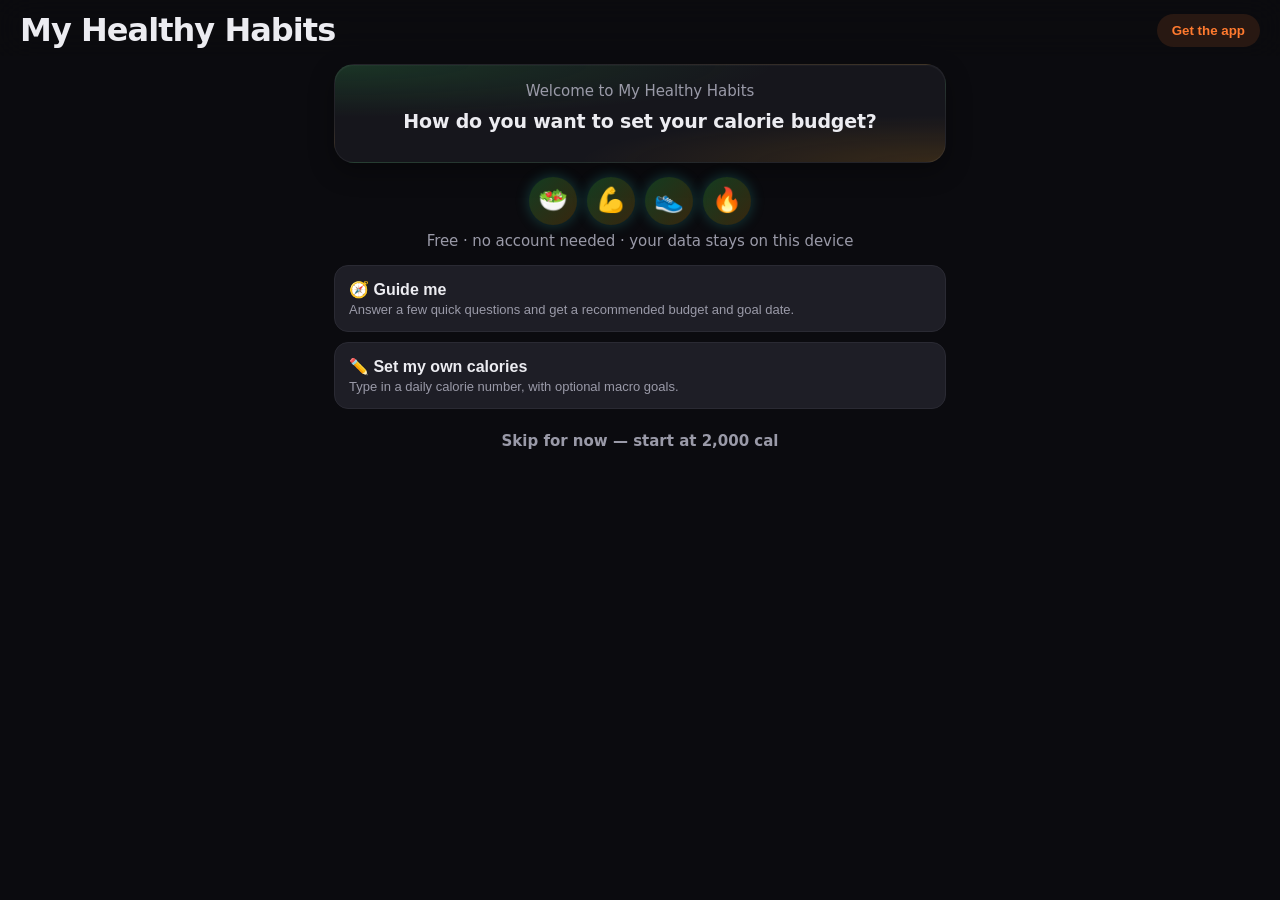
==== index.html @ 5faccce9 "v44: recent meals re-log, more dish matches, on-device meal thumbnails, goal celebrations, search lo" ====
<!doctype html><html lang="en"><head><meta charset="utf-8">
<meta name="viewport" content="width=device-width,initial-scale=1,viewport-fit=cover">
<title>My Healthy Habits</title><meta name="apple-mobile-web-app-title" content="Healthy Habits"><meta name="theme-color" content="#0b0b0f"><meta name="color-scheme" content="dark light"><script>(function(){var t=localStorage.getItem("mhh-theme")||"dark";document.documentElement.dataset.theme=t;document.querySelector('meta[name=theme-color]').content=t==="light"?"#f2f2f7":"#0b0b0f"})()</script>
<link rel="manifest" href="manifest.webmanifest"><link rel="icon" href="icon.svg"><link rel="apple-touch-icon" href="icon-192.png">
<meta name="apple-mobile-web-app-capable" content="yes"><link rel="stylesheet" href="style.css"></head>
<body><header class="top"><h1>My Healthy Habits</h1><button id="installBtn" class="pill">Get the app</button></header>
<main id="view"></main>
<nav class="tabs"><button data-tab="today" class="on"><span><svg class="ic" viewBox="0 0 24 24" fill="none" stroke="currentColor" stroke-width="2" stroke-linecap="round" stroke-linejoin="round" aria-hidden="true"><path d="M9 4h6M8 4H6a2 2 0 0 0-2 2v13a2 2 0 0 0 2 2h12a2 2 0 0 0 2-2V6a2 2 0 0 0-2-2h-2M8 11h8M8 15h5"/></svg></span>Log</button><button data-tab="myfoods"><span><svg class="ic" viewBox="0 0 24 24" fill="none" stroke="currentColor" stroke-width="2" stroke-linecap="round" stroke-linejoin="round" aria-hidden="true"><path d="m12 3 2.7 5.6 6.1.9-4.4 4.3 1 6.1L12 17l-5.4 2.9 1-6.1-4.4-4.3 6.1-.9z"/></svg></span>My Foods</button><button data-tab="gym"><span><svg class="ic" viewBox="0 0 24 24" fill="none" stroke="currentColor" stroke-width="2" stroke-linecap="round" stroke-linejoin="round" aria-hidden="true"><path d="M6 7v10M18 7v10M3 10v4M21 10v4M6 12h12"/></svg></span>Gym</button><button data-tab="progress"><span><svg class="ic" viewBox="0 0 24 24" fill="none" stroke="currentColor" stroke-width="2" stroke-linecap="round" stroke-linejoin="round" aria-hidden="true"><path d="M4 19h16M7 15l4-4 3 3 5-6"/></svg></span>Progress</button><button data-tab="activity"><span><svg class="ic" viewBox="0 0 24 24" fill="none" stroke="currentColor" stroke-width="2" stroke-linecap="round" stroke-linejoin="round" aria-hidden="true"><path d="M12 3c1 4 5 5.5 5 10a5 5 0 0 1-10 0c0-2.5 1.5-3.5 2-5 1 1.5 2 2 2 2s-.5-4 1-7z"/></svg></span>Streaks</button><button data-tab="settings"><span><svg class="ic" viewBox="0 0 24 24" fill="none" stroke="currentColor" stroke-width="2" stroke-linecap="round" stroke-linejoin="round" aria-hidden="true"><circle cx="12" cy="12" r="3"/><path d="M19.4 15a1.7 1.7 0 0 0 .3 1.8l.1.1a2 2 0 1 1-2.8 2.8l-.1-.1a1.7 1.7 0 0 0-1.8-.3 1.7 1.7 0 0 0-1 1.5V21a2 2 0 1 1-4 0v-.1a1.7 1.7 0 0 0-1.1-1.5 1.7 1.7 0 0 0-1.8.3l-.1.1a2 2 0 1 1-2.8-2.8l.1-.1a1.7 1.7 0 0 0 .3-1.8 1.7 1.7 0 0 0-1.5-1H3a2 2 0 1 1 0-4h.1a1.7 1.7 0 0 0 1.5-1.1 1.7 1.7 0 0 0-.3-1.8l-.1-.1a2 2 0 1 1 2.8-2.8l.1.1a1.7 1.7 0 0 0 1.8.3H9a1.7 1.7 0 0 0 1-1.5V3a2 2 0 1 1 4 0v.1a1.7 1.7 0 0 0 1 1.5 1.7 1.7 0 0 0 1.8-.3l.1-.1a2 2 0 1 1 2.8 2.8l-.1.1a1.7 1.7 0 0 0-.3 1.8V9a1.7 1.7 0 0 0 1.5 1H21a2 2 0 1 1 0 4h-.1a1.7 1.7 0 0 0-1.5 1z"/></svg></span>Settings</button></nav>
<button id="fab" class="fab hidden" aria-label="Quick log"><svg class="ic" viewBox="0 0 24 24" fill="none" stroke="currentColor" stroke-width="2" stroke-linecap="round" stroke-linejoin="round" aria-hidden="true"><path d="M12 5v14M5 12h14"/></svg></button>
<div id="sheet" class="sheet hidden"><div class="sheet-body" id="sheetBody"></div></div>
<div id="toast" class="toast hidden"></div>
<script src="exlib.js"></script><script src="storelib.js"></script><script src="condlib.js"></script><script src="foodlib.js"></script><script src="labelscan.js"></script><script src="mealscan.js"></script><script src="extras.js"></script><script src="app.js"></script><script src="sync.js"></script></body></html>
---- style.css ----
:root{--bg:#f4f6f5;--card:#fff;--tx:#14231b;--mut:#66756c;--pri:#16a34a;--acc:#f97316;--ln:#e2e8e4;--p:#3b82f6;--c:#eab308;--f:#ec4899}
@media(prefers-color-scheme:dark) and (min-width:99999px){:root{--bg:#0f1512;--card:#18211c;--tx:#e8efe9;--mut:#93a39a;--ln:#2a3730}}
*{box-sizing:border-box}body{margin:0;font-family:system-ui,-apple-system,Segoe UI,Roboto,sans-serif;background:var(--bg);color:var(--tx);padding-bottom:76px}
.top{display:flex;justify-content:space-between;align-items:center;padding:14px 16px;background:linear-gradient(135deg,#16a34a,#0f766e);color:#fff}
.top h1{font-size:20px;margin:0}.pill{background:var(--acc);color:#fff;border:0;border-radius:99px;padding:8px 14px;font-weight:600}
main{max-width:640px;margin:0 auto;padding:12px}
.card{background:var(--card);border-radius:16px;padding:14px;margin-bottom:12px;box-shadow:0 1px 3px #0001;border:1px solid var(--ln)}
.datebar{display:flex;align-items:center;justify-content:space-between}.datebar button{background:none;border:0;color:var(--tx);font-size:22px;padding:6px 12px}
.datebar b{font-size:16px}
.summary{display:flex;gap:14px;align-items:center}.ring{position:relative;width:120px;height:120px;flex:none}.ring svg{transform:rotate(-90deg)}
.ring .in{position:absolute;inset:0;display:flex;flex-direction:column;align-items:center;justify-content:center}.ring .in b{font-size:24px}.ring .in small{color:var(--mut)}
.stats{flex:1;display:grid;gap:6px}.stats div{display:flex;justify-content:space-between}.mut{color:var(--mut)}
.macro{margin-top:10px}.macro .bar{height:8px;border-radius:9px;background:var(--ln);overflow:hidden}.macro .bar i{display:block;height:100%}
.macro .lbl{display:flex;justify-content:space-between;font-size:13px;margin:6px 0 3px}
.meal h3{margin:0;font-size:16px;display:flex;justify-content:space-between;align-items:center}
.item{display:flex;justify-content:space-between;align-items:center;padding:9px 0;border-top:1px solid var(--ln)}.item small{color:var(--mut);display:block}
.add{background:none;border:1px dashed var(--pri);color:var(--pri);border-radius:10px;padding:8px;width:100%;margin-top:8px;font-weight:600}
.tabs{position:fixed;bottom:0;left:0;right:0;display:flex;background:var(--card);border-top:1px solid var(--ln);padding-bottom:env(safe-area-inset-bottom)}
.tabs button{flex:1;padding:14px 0;border:0;background:none;color:var(--mut);font-weight:600}.tabs .on{color:var(--pri)}
.sheet{position:fixed;inset:0;background:#0007;display:flex;align-items:flex-end;z-index:10}.hidden{display:none!important}
.sheet-body{background:var(--bg);width:100%;max-width:640px;margin:0 auto;max-height:92vh;overflow:auto;border-radius:18px 18px 0 0;padding:16px}
input,select{width:100%;padding:11px;border-radius:10px;border:1px solid var(--ln);background:var(--card);color:var(--tx);font-size:16px}
label{display:block;font-size:13px;color:var(--mut);margin:10px 0 4px}.row{display:flex;gap:8px}.row>*{flex:1}
.btn{background:var(--pri);color:#fff;border:0;border-radius:10px;padding:12px;font-weight:600;font-size:15px;width:100%;margin-top:12px}
.btn.alt{background:var(--card);color:var(--tx);border:1px solid var(--ln)}.btn.sm{width:auto;padding:7px 12px;margin:0;font-size:13px}
.seg{display:flex;gap:6px;overflow-x:auto;margin:10px 0}.seg button{border:1px solid var(--ln);background:var(--card);color:var(--tx);border-radius:99px;padding:7px 12px;white-space:nowrap}.seg .on{background:var(--pri);color:#fff;border-color:var(--pri)}
.res{padding:10px 0;border-bottom:1px solid var(--ln);cursor:pointer}.res small{color:var(--mut)}
.x{background:none;border:0;color:var(--mut);font-size:18px}
.toast{position:fixed;bottom:90px;left:50%;transform:translateX(-50%);background:#14231b;color:#fff;padding:10px 16px;border-radius:10px;z-index:20}
video{width:100%;border-radius:12px;background:#000}canvas.chart{width:100%;height:220px}
h2{font-size:18px;margin:4px 0 10px}
.nudge{background:linear-gradient(135deg,#fff7ed,#ffedd5);border-color:#fdba74;color:#7c2d12;font-weight:600}
@media(prefers-color-scheme:dark) and (min-width:99999px){.nudge{background:#3a2412;border-color:#9a3412;color:#fed7aa}}
.bar{height:8px;border-radius:9px;background:var(--ln);overflow:hidden}.bar i{display:block;height:100%}
.sks{display:grid;grid-template-columns:repeat(3,1fr);gap:8px;text-align:center}.sk{background:var(--bg);border-radius:12px;padding:10px 4px}.sk div{font-size:22px}.sk b{display:block;font-size:26px}.sk small{display:block;font-size:11px}
.heat{display:grid;grid-template-rows:repeat(7,1fr);grid-auto-flow:column;gap:3px}.heat i{aspect-ratio:1;border-radius:3px;background:var(--ln)}
.heat .h-1{opacity:0}.heat .h1{background:#bbf7d0}.heat .h2{background:#4ade80}.heat .h3{background:#15803d}
.badges{display:grid;grid-template-columns:repeat(3,1fr);gap:8px;text-align:center}.bd{background:var(--bg);border-radius:12px;padding:10px 4px}.bd div{font-size:28px}.bd small{font-size:11px}.bd.off{opacity:.35;filter:grayscale(1)}
.tabs button{font-size:13px}
/* Lose It-style refresh */
:root{--pri:#f26b1d;--acc:#f26b1d;--ok:#16a34a;--bg:#f2f2f4}
@media(prefers-color-scheme:dark) and (min-width:99999px){:root{--bg:#0e0f11;--card:#1b1c20;--ln:#2c2e33}}
.top{background:#f26b1d}.pill{background:#fff;color:#f26b1d}
.card{border:0;box-shadow:0 1px 2px #0000000f}
.tabs button{display:flex;flex-direction:column;align-items:center;gap:2px;padding:8px 0 10px;font-size:12px}.tabs button span{font-size:20px;filter:grayscale(1);opacity:.6}.tabs .on span{filter:none;opacity:1}
.lst{gap:4px}.lst div{font-size:14px}.tap{cursor:pointer;border-bottom:1px dashed var(--ln);padding-bottom:3px}
.hero{text-align:center;padding:22px 14px}.big{font-size:56px;font-weight:800;color:var(--pri);line-height:1.1}
.eta{margin-top:12px;background:var(--bg);border-radius:10px;padding:10px}
.choice{display:block;width:100%;text-align:left;background:var(--card);color:var(--tx);border:2px solid var(--ln);border-radius:14px;padding:14px;margin:10px 0;font-size:16px}
.choice span{display:block;color:var(--mut);font-size:13px;margin-top:3px}.choice.on{border-color:var(--pri);background:#fff4ec}
@media(prefers-color-scheme:dark) and (min-width:99999px){.choice.on{background:#3a2112}}
.dots{display:flex;gap:6px;justify-content:center;margin:6px 0 14px}.dots i{width:28px;height:6px;border-radius:9px;background:var(--ln)}.dots i.on{background:var(--pri)}
.bigin{font-size:26px;text-align:center;padding:14px}.wiz h2{font-size:22px}.wnav .btn{margin-top:4px}
.tog{display:flex;gap:10px;align-items:center;font-size:14px;color:var(--tx);margin-top:12px}.tog input{width:auto}
.heat .h1{background:#fed7aa}.heat .h2{background:#fb923c}.heat .h3{background:#c2410c}

/* v5: goals, water, quick entry */
.minis{display:grid;grid-template-columns:repeat(4,1fr);gap:6px;margin-top:14px;text-align:center;cursor:pointer}.mr small{display:block;font-size:12px}
.mrr{position:relative;width:64px;height:64px;margin:0 auto}.mrr svg{transform:rotate(-90deg)}.mrr b{position:absolute;inset:0;display:flex;align-items:center;justify-content:center;font-size:15px}
.tips{margin-top:12px;background:var(--bg);border-radius:12px;padding:10px 12px;font-size:14px;display:grid;gap:6px}
.cups{display:flex;flex-wrap:wrap;gap:6px}.cups i{width:22px;height:28px;border:2px solid #0ea5e9;border-top:0;border-radius:0 0 6px 6px;opacity:.45}.cups i.full{background:#0ea5e9;opacity:1}
.wb{margin-top:4px;padding:14px;font-size:16px}.water .btn:not(.alt){background:#0ea5e9}.btn:disabled{opacity:.4}
.water h3{margin:0 0 10px;font-size:16px;display:flex;justify-content:space-between}
.meal .add{margin-top:10px}.meal .qa{flex:0 0 auto;width:auto;padding:8px 12px}
.chips{display:flex;flex-wrap:wrap;gap:6px;margin-top:10px}.chips button{border:0;background:#fff4ec;color:var(--pri);border-radius:99px;padding:8px 12px;font-weight:600;font-size:13px}
@media(prefers-color-scheme:dark) and (min-width:99999px){.chips button{background:#3a2112}}
.card{border-radius:18px;padding:16px}
textarea{width:100%;padding:11px;border-radius:10px;border:1px solid var(--ln);background:var(--card);color:var(--tx);font:inherit;font-size:16px}
.wkbars{display:flex;gap:6px;height:90px;align-items:flex-end;margin-top:12px}.wkbars div{flex:1;height:100%;display:flex;flex-direction:column;justify-content:flex-end;align-items:center}.wkbars i{width:100%;border-radius:6px 6px 0 0;min-height:2px}.wkbars small{color:var(--mut);font-size:11px}
.big1{padding:18px;font-size:18px;border-radius:14px}.exrow{background:var(--card);border-radius:12px;padding:10px;margin-bottom:8px}.exrow .row{margin-top:6px;align-items:flex-end}.exrow small{color:var(--mut);font-size:11px}
.tabs button{font-size:11px}
.bank{text-align:center;padding:18px 16px}.bankt{font-size:13px;text-transform:uppercase;letter-spacing:.08em;font-weight:700}
.ring.big2{width:190px;height:190px;margin:8px auto}.big2 .in b{font-size:40px;font-weight:800}.big2 .in small{display:block}
.bankarc{transition:stroke-dashoffset .9s cubic-bezier(.2,.8,.2,1),stroke .4s}
.bstats{display:grid;grid-template-columns:repeat(3,1fr);margin:6px 0 4px}.bstats b{display:block;font-size:20px}.bstats small{color:var(--mut);font-size:12px}
.mbars{display:grid;grid-template-columns:1fr 1fr;gap:0 14px;text-align:left;cursor:pointer}

.fab{position:fixed;right:18px;bottom:calc(78px + env(safe-area-inset-bottom));width:60px;height:60px;border-radius:50%;border:0;background:var(--pri);color:#fff;font-size:34px;line-height:1;box-shadow:0 6px 16px #0004;z-index:9}
.fab:active{transform:scale(.94)}
.fabgrid{display:grid;grid-template-columns:repeat(3,1fr);gap:10px;margin:8px 0 12px}
.fabgrid button{display:flex;flex-direction:column;align-items:center;gap:6px;padding:14px 4px;border:1px solid var(--ln);border-radius:14px;background:var(--card);color:inherit;font-weight:600;font-size:14px}
.fabgrid span{font-size:30px}.fabmeals{display:flex;flex-wrap:wrap;gap:6px;margin-bottom:10px}.fabmeals .on{background:var(--pri);color:#fff}
.tundo{margin-left:10px;background:none;border:0;color:#fdba74;font-weight:700}
main{padding-bottom:160px!important}

/* ===== v6 Sleek dark theme (default) ===== */
:root,[data-theme=dark]{color-scheme:dark;
 --bg:#0b0b0f;--card:#16161c;--card2:#1e1e26;--ln:#2a2a33;--tx:#ececf1;--mut:#9a9aa8;
 --pri:#ff7a2f;--acc:#ff7a2f;--pri-soft:#ff7a2f1f;--ok:#34d399;--warn:#fbbf24;--bad:#f87171;
 --p:#60a5fa;--c:#fbbf24;--f:#f472b6;--fb:#34d399;--water:#38bdf8;--steps:#a78bfa;
 --sh:0 1px 0 #ffffff08 inset,0 8px 24px #00000059}
[data-theme=light]{color-scheme:light;
 --bg:#f2f2f7;--card:#ffffff;--card2:#f6f6f9;--ln:#e4e4ea;--tx:#15151a;--mut:#5f5f6b;
 --pri:#e8590c;--acc:#e8590c;--pri-soft:#e8590c14;--ok:#059669;--warn:#b45309;--bad:#dc2626;
 --p:#2563eb;--c:#ca8a04;--f:#db2777;--fb:#059669;--water:#0284c7;--steps:#7c3aed;--sh:0 1px 3px #0000000f}
body{font-family:-apple-system,BlinkMacSystemFont,"SF Pro Text","Inter","Segoe UI",Roboto,system-ui,sans-serif;font-size:15px;line-height:1.45;-webkit-font-smoothing:antialiased;letter-spacing:-.005em}
b,.big,.bstats b,.ring .in b,.mrr b,.sk b{font-variant-numeric:tabular-nums}
h2{font-size:17px;font-weight:650;letter-spacing:-.01em}
.top{background:color-mix(in srgb,var(--bg) 82%,transparent);backdrop-filter:blur(18px);-webkit-backdrop-filter:blur(18px);color:var(--tx);position:sticky;top:0;z-index:8;border-bottom:1px solid var(--ln);padding:calc(12px + env(safe-area-inset-top)) 18px 12px}
.top h1{font-size:19px;font-weight:700;letter-spacing:-.02em}
.pill{background:var(--pri-soft);color:var(--pri);border:1px solid transparent;font-weight:600}
.fabmeals .pill{background:var(--card2);color:var(--tx);border-color:var(--ln)}.fabmeals .pill.on{background:var(--pri);color:#111;border-color:var(--pri)}
main{padding:14px 16px}
.card{background:var(--card);border:1px solid var(--ln);border-radius:20px;padding:18px;margin-bottom:14px;box-shadow:var(--sh);animation:rise .35s cubic-bezier(.2,.8,.2,1) both}
@keyframes rise{from{opacity:0;transform:translateY(6px)}to{opacity:1;transform:none}}
@media(prefers-reduced-motion:reduce){*{animation:none!important;transition:none!important}}
.bankt{color:var(--mut);font-size:12px;letter-spacing:.12em}
.big2 .in b{font-size:44px;font-weight:750;letter-spacing:-.03em}
.bstats b{font-size:22px;font-weight:700}.big{color:var(--pri);font-weight:750;letter-spacing:-.03em}
.btn{background:var(--pri);color:#111;border-radius:14px;font-weight:650;transition:transform .12s,filter .2s}
[data-theme=light] .btn{color:#fff}
.btn:active,.choice:active,.fabgrid button:active{transform:scale(.97)}
.btn.alt{background:var(--card2);color:var(--tx);border:1px solid var(--ln)}
.water .btn:not(.alt){background:var(--water);color:#06202c}
.add{border:1px dashed color-mix(in srgb,var(--pri) 55%,transparent);color:var(--pri);border-radius:14px;background:var(--pri-soft)}
.chips button{background:var(--pri-soft);color:var(--pri)}
.choice{background:var(--card2);border:1.5px solid var(--ln)}.choice.on{background:var(--pri-soft);border-color:var(--pri)}
.seg button{background:var(--card2);border-color:var(--ln)}.seg .on{background:var(--pri);color:#111;border-color:var(--pri)}
[data-theme=light] .seg .on,[data-theme=light] .fabmeals .pill.on{color:#fff}
input,select,textarea{background:var(--card2);border:1px solid var(--ln);border-radius:12px;color:var(--tx)}
input:focus,select:focus,textarea:focus{outline:2px solid var(--pri);outline-offset:0;border-color:transparent}
.item{border-top:1px solid var(--ln)}.res{border-bottom:1px solid var(--ln)}
.sk,.bd,.tips,.eta,.exrow{background:var(--card2)}
.nudge{background:var(--pri-soft);border-color:color-mix(in srgb,var(--pri) 40%,transparent);color:var(--tx)}
.cups i{border-color:var(--water)}.cups i.full{background:var(--water)}
.heat .h1{background:color-mix(in srgb,var(--pri) 30%,var(--card2))}.heat .h2{background:color-mix(in srgb,var(--pri) 65%,var(--card2))}.heat .h3{background:var(--pri)}
.sheet{background:#000a;backdrop-filter:blur(4px);animation:fade .2s both}.sheet-body{background:var(--card);border-top:1px solid var(--ln);border-radius:24px 24px 0 0;animation:up .28s cubic-bezier(.2,.8,.2,1) both}
.sheet-body::before{content:"";display:block;width:38px;height:5px;border-radius:9px;background:var(--ln);margin:-6px auto 12px}
@keyframes fade{from{opacity:0}}@keyframes up{from{transform:translateY(30px);opacity:.4}}
.toast{background:var(--card2);color:var(--tx);border:1px solid var(--ln);border-radius:14px;box-shadow:0 10px 30px #0008}
.ic{width:24px;height:24px;display:block}
.tabs{background:color-mix(in srgb,var(--bg) 85%,transparent);backdrop-filter:blur(18px);-webkit-backdrop-filter:blur(18px);border-top:1px solid var(--ln)}
.tabs button{color:var(--mut);font-size:10.5px;font-weight:600;padding:8px 0 9px;transition:color .2s}
.tabs button span{filter:none!important;opacity:1!important;font-size:0;padding:3px 14px;border-radius:99px;transition:background .2s}
.tabs .on{color:var(--pri)}.tabs .on span{background:var(--pri-soft)}
.fab{background:var(--pri);color:#111;display:flex;align-items:center;justify-content:center;box-shadow:0 8px 24px color-mix(in srgb,var(--pri) 40%,transparent),0 2px 6px #0006;transition:transform .15s}
[data-theme=light] .fab{color:#fff}
.fab .ic{width:28px;height:28px;stroke-width:2.5}
.fabgrid button{background:var(--card2);border:1px solid var(--ln);border-radius:16px;transition:transform .12s,border-color .2s}
.fabgrid span{color:var(--pri)}.fabgrid .ic{width:28px;height:28px}
.tundo{color:var(--pri)}a{color:var(--pri)}
.x{color:var(--mut)}
/* v7: activity rings polish */
body{font-family:-apple-system,BlinkMacSystemFont,"SF Pro Display","Inter",system-ui,Roboto,sans-serif;padding-bottom:110px;-webkit-font-smoothing:antialiased}
.top{border-bottom:0;padding:calc(14px + env(safe-area-inset-top)) 20px 8px}
.top h1{font-size:32px;font-weight:800;letter-spacing:-.03em;line-height:1.05}
.top h1 small{display:block;font-size:12px;font-weight:600;letter-spacing:.04em;color:var(--mut);margin-bottom:2px}
main{padding:8px 14px 12px}
.card{border-radius:20px;padding:16px;margin-bottom:14px;border:1px solid color-mix(in srgb,var(--tx) 6%,transparent)}
.card h2{font-size:19px;font-weight:700;letter-spacing:-.01em}
.ch{display:flex;justify-content:space-between;align-items:center;margin:0 0 4px;font-size:17px}.ch .tap{font-size:13px;font-weight:500}
.datebar{padding:6px 8px;border-radius:99px}
.rhero{display:grid;grid-template-columns:auto 1fr;gap:14px;align-items:center;padding:18px 16px}
.rwrap{position:relative;width:200px;height:200px;margin-left:-4px}
.rwrap svg{position:absolute;inset:0;transform:rotate(-90deg)}.rwrap .ricons{transform:none}
.ra{transition:stroke-dashoffset 1.3s cubic-bezier(.22,1,.36,1)}.ra2{transition-delay:1.1s}
.rstats{display:grid;gap:12px;min-width:0}
.rs small{display:block;font-size:13px;font-weight:600;color:var(--tx);opacity:.9}
.rs b{font-size:24px;font-weight:800;letter-spacing:-.02em;white-space:nowrap;font-variant-numeric:tabular-nums}
.rs i{font-style:normal;font-size:15px;font-weight:700;opacity:.9}.rs em,.scard em{font-style:normal;font-size:12px;font-weight:700;margin-left:3px;opacity:.85}
.rleft{grid-column:1/-1;text-align:center;font-size:15px;background:var(--bg);border-radius:14px;padding:10px}.rleft b{font-size:20px;color:#3ee08f}.rleft.over b{color:#ff4f6d}
@media(max-width:380px){.rhero{grid-template-columns:1fr;justify-items:center}.rstats{grid-template-columns:repeat(3,1fr);text-align:center}.rs b{font-size:18px}}
.sgrid{display:grid;grid-template-columns:1fr 1fr;gap:12px;margin-bottom:14px}
.scard{background:var(--card);border-radius:20px;padding:14px;cursor:pointer;border:1px solid color-mix(in srgb,var(--tx) 6%,transparent);transition:transform .15s}.scard:active{transform:scale(.97)}
.scard small{font-size:13px;font-weight:600}.scard b{display:block;font-size:28px;font-weight:800;letter-spacing:-.02em;margin:2px 0 8px;font-variant-numeric:tabular-nums}.scard b em{font-size:12px;color:var(--mut)}
.spark{display:flex;align-items:flex-end;gap:4px;height:38px}.spark i{flex:1;border-radius:4px;min-height:4px}
.dots7{align-items:center;height:38px}.dots7 i{height:14px;border-radius:50%;flex:1;max-width:14px;background:color-mix(in srgb,#ffb020 22%,transparent)}.dots7 i.on{background:#ffb020}
.tabs{left:12px;right:12px;bottom:calc(10px + env(safe-area-inset-bottom));border-radius:99px;border:1px solid color-mix(in srgb,var(--tx) 10%,transparent);padding:4px 6px;box-shadow:0 10px 30px #0008;padding-bottom:4px}
.tabs button{padding:6px 0 7px}
.fab{bottom:calc(88px + env(safe-area-inset-bottom))}
.toast{bottom:150px}

.datebar .todayb{font-size:13px;padding:4px 12px;margin-left:auto;margin-right:4px}.datebar button:disabled{opacity:.3}
.donec{display:flex;align-items:center;gap:12px}.dflame{width:44px;height:44px;border-radius:50%;display:grid;place-items:center;background:rgba(255,159,10,.12);color:#8e8e93;flex:none}
.donec.on .dflame{color:#ff9f0a;background:rgba(255,159,10,.22)}.dtx{flex:1;display:flex;flex-direction:column;gap:2px}.dtx small{font-size:13px}.donec.on .dtx small:first-of-type{color:#ff9f0a;font-weight:600}
.sw{width:51px;height:31px;border-radius:99px;border:0;background:#39393d;position:relative;flex:none;padding:0;transition:background .2s}.sw i{position:absolute;top:2px;left:2px;width:27px;height:27px;border-radius:50%;background:#fff;transition:left .2s}.sw.on{background:#30d158}.sw.on i{left:22px}.sw:disabled{opacity:.4}
.calhd{display:flex;align-items:center;justify-content:space-between}.calhd h2{margin:0}.calhd button{background:none;border:0;color:var(--tx);font-size:24px;padding:4px 12px}.calhd button:disabled{opacity:.3}
.mcal{display:grid;grid-template-columns:repeat(7,1fr);gap:4px;margin-top:10px;text-align:center}.mcal .mh{font-size:11px;color:#8e8e93}
.mcal button{aspect-ratio:1;border:0;border-radius:50%;background:none;color:var(--tx);font-size:14px;padding:0}.mcal button.fd{box-shadow:inset 0 0 0 2px rgba(255,159,10,.6)}.mcal button.dn{background:#ff9f0a;color:#000;font-weight:700}
.mcal button.td{outline:2px solid var(--tx);outline-offset:-2px}.mcal button.sel{box-shadow:0 0 0 2px #00e5ff}.mcal button.fu{opacity:.3}
.mleg{display:flex;gap:14px;font-size:12px;color:#8e8e93;margin-top:8px}.mleg i{display:inline-block;width:10px;height:10px;border-radius:50%;margin-right:5px;vertical-align:-1px}.mleg i.dn{background:#ff9f0a}.mleg i.fd{box-shadow:inset 0 0 0 2px rgba(255,159,10,.6)}
.confetti{position:fixed;inset:0;pointer-events:none;z-index:99;overflow:hidden}.confetti i{position:absolute;top:-12px;width:8px;height:14px;border-radius:2px;animation:cf 2.2s ease-in forwards}
@keyframes cf{to{top:105%;transform:rotate(720deg) translateX(40px)}}

/* v9 water cups + no-flash */
.noanim .card,.noanim .scard{animation:none!important}
.cups2{display:grid;grid-template-columns:repeat(auto-fill,minmax(52px,1fr));gap:8px}
.cup{background:none;border:0;padding:4px 6px;height:64px;min-width:44px;border-radius:14px;cursor:pointer;-webkit-tap-highlight-color:transparent;transition:transform .15s}
.cup:active{transform:scale(.92)}.cup:focus-visible{outline:2px solid #3fe3ff}
.cup.ghost{border:1.5px dashed #3fe3ff66;color:#3fe3ff;font-weight:700;font-size:15px}
.cup.xtra svg{filter:drop-shadow(0 0 4px #3fe3ff88)}
.wf{transition:transform .6s cubic-bezier(.2,.8,.2,1)}.wf.pop{animation:wfill .7s cubic-bezier(.2,.8,.2,1) both}
@keyframes wfill{from{transform:translateY(46px)}}
.wave{animation:wv 2.4s linear infinite}@keyframes wv{to{transform:translateX(18px)}}
.bub{fill:#fff;opacity:.5;animation:bb 3s ease-in infinite}.bub.b2{animation-delay:1.4s}@keyframes bb{0%{transform:translateY(8px);opacity:0}30%{opacity:.55}100%{transform:translateY(-22px);opacity:0}}
.water .wst{color:var(--mut,#999);font-size:14px;font-weight:500}.water .wst b{color:#3fe3ff;font-size:17px}.water.hit .wst{color:#3fe3ff}
.whint{font-size:12px;margin:8px 0 0}
/* exercise library */
.exico{flex:none;width:36px;height:36px;border-radius:11px;display:grid;place-items:center;color:var(--c);background:color-mix(in srgb,var(--c) 18%,transparent)}.exico svg{width:58%;height:58%}
.shhead{display:grid;grid-template-columns:36px 1fr 36px;align-items:center;margin-bottom:8px}.shhead h2{text-align:center;margin:0}.shhead .x{font-size:26px;line-height:1}
.segscroll{display:flex;gap:6px;overflow-x:auto;margin:10px -16px 4px;padding:0 16px 4px;scrollbar-width:none}.segscroll::-webkit-scrollbar{display:none}
.segscroll button{flex:none;border:1px solid var(--ln);background:transparent;color:var(--mut);border-radius:99px;padding:7px 13px;font-weight:600;font-size:13px}.segscroll button.on{background:var(--acc,var(--pri));border-color:transparent;color:#fff}
.xplist{max-height:52vh;overflow:auto;margin:0 -4px 10px}.xph{font-size:12px;font-weight:700;letter-spacing:.06em;text-transform:uppercase;color:var(--mut);padding:14px 4px 6px}
.xprow{display:flex;align-items:center;gap:12px;padding:8px 4px;border-radius:12px;cursor:pointer}.xprow:active{background:var(--ln)}.xpn{flex:1;font-weight:600}.xpn small{display:block;color:var(--mut);font-weight:400;font-size:12px}
.star{border:0;background:none;font-size:20px;color:var(--ln);padding:6px}.star.on{color:#ffd60a}
.pickbtn{width:100%;display:flex;align-items:center;gap:12px;text-align:left;background:var(--bg);border:1px solid var(--ln);border-radius:14px;padding:10px 12px;color:inherit;font:inherit;font-weight:600}.pickbtn>span:not(.exico){flex:1}.pickbtn small{display:block;color:var(--mut);font-weight:400;font-size:12px}.pickbtn b{color:var(--mut);font-size:20px}
.exname{display:flex;gap:10px;align-items:center}.exname input{flex:1}.exname .exico{width:32px;height:32px}
.exli{display:flex;align-items:center;gap:12px}.hint{color:var(--mut);font-size:13px;margin:8px 0 12px}
.empty{text-align:center;padding:22px 8px;color:var(--mut)}
#wk_lib{margin:6px 0 8px}
.empty .exico{margin:0 auto 10px}
.estl{font-size:11px;font-weight:500;color:var(--mut)}.exk{text-align:right}
.xpsearch{position:sticky;top:-16px;z-index:2;background:var(--card);margin:0 -16px;padding:4px 16px 6px}
.xprow.top{background:color-mix(in srgb,var(--pri) 12%,transparent)}
.xpadd{width:100%;margin:8px 0;padding:13px;border-radius:14px;border:1px dashed var(--pri);background:var(--pri-soft,transparent);color:var(--pri);font:inherit;font-weight:700}
.d30{position:relative;display:flex;align-items:flex-end;gap:3px;height:110px;margin-top:8px}.d30 i{flex:1;border-radius:3px 3px 1px 1px;transition:height .4s}.d30 b{position:absolute;left:0;right:0;border-top:1px dashed var(--mut);opacity:.6}
.d30l{display:flex;justify-content:space-between;font-size:11px;color:var(--mut);margin-top:4px}
.stepnum{cursor:text;border-bottom:1px dashed transparent}.stepnum:hover{border-bottom-color:var(--mut)}
.stepin{font:inherit;box-sizing:content-box;line-height:inherit;margin:-3px -5px;color:inherit;background:var(--bg);border:1.5px solid var(--steps,#a6ff3a);border-radius:10px;padding:1px 4px;text-align:center;max-width:9ch}
.exico.emo{font-size:20px;line-height:1}.xprow{min-height:52px}
.xptabs{margin:6px 0 8px}.linkbtn{background:none;border:0;color:var(--pri);font:inherit;font-weight:600;padding:8px 0;cursor:pointer}
.exhead{margin-bottom:4px}.mchips{margin-top:4px}.mchips button.on{background:var(--pri);color:#fff}
.wheels{position:relative;display:flex;gap:10px;justify-content:center;margin:12px 0 6px;height:200px;background:var(--bg);border-radius:16px;overflow:hidden}
.wcol{position:relative;display:flex;align-items:center;gap:6px}.wcol span{color:var(--mut);font-size:14px;width:44px}
.wh{height:200px;width:64px;overflow-y:scroll;scroll-snap-type:y mandatory;scrollbar-width:none;-webkit-mask:linear-gradient(transparent,#000 30%,#000 70%,transparent);mask:linear-gradient(transparent,#000 30%,#000 70%,transparent);overscroll-behavior:contain;touch-action:pan-y}.wh::-webkit-scrollbar{display:none}
.whpad{height:80px}.whi{height:40px;line-height:40px;text-align:center;scroll-snap-align:center;font-size:20px;color:var(--mut);cursor:pointer;transition:color .15s,transform .15s}.whi.on{color:var(--tx);font-weight:700;transform:scale(1.15)}
.whsel{position:absolute;left:12px;right:12px;top:80px;height:40px;border-radius:10px;background:color-mix(in srgb,var(--tx) 8%,transparent);pointer-events:none}
.burn{text-align:center;margin:10px 0 4px}.burn b{display:block;font-size:34px;color:var(--pri)}.burn small{color:var(--mut)}.burn input{margin-top:8px}
.mchips{display:grid;grid-template-columns:repeat(6,1fr);gap:6px}.mchips button{padding:10px 0;font-size:15px}
.prog h2{margin-top:0}.pchart{position:relative;display:flex;gap:8px;height:142px;align-items:flex-end;margin:6px 0 4px}
.pcol{flex:1;display:flex;flex-direction:column;align-items:center;gap:4px}.pcol small{color:var(--mut);font-size:12px;height:16px}.pcol.today small{color:var(--pri);font-weight:700}
.pbar{position:relative;width:100%;max-width:30px;height:120px}.pbar i{position:absolute;bottom:0;left:0;right:0;border-radius:6px;transition:height .5s cubic-bezier(.2,.8,.2,1)}
.pb{background:color-mix(in srgb,var(--pri) 22%,transparent)}.pe{background:var(--pri);left:5px!important;right:5px!important}.pe.over{background:var(--bad)}
.pline{position:absolute;left:0;right:0;border-top:1.5px dashed var(--mut);opacity:.7;pointer-events:none}
.plg{display:flex;gap:16px;font-size:12px;color:var(--mut);margin:2px 0 8px}.plg i{display:inline-block;width:10px;height:10px;border-radius:3px;margin-right:5px;vertical-align:-1px}
.prow{display:flex;align-items:center;gap:12px;padding:12px 0;border-top:1px solid var(--ln);cursor:pointer}.prow>div{flex:1;font-weight:600}.prow small{display:block;color:var(--mut);font-weight:400;font-size:13px}.prow>b{color:var(--mut);font-size:20px}
.pico{width:34px;height:34px;border-radius:10px;display:grid;place-items:center;background:color-mix(in srgb,var(--pri) 18%,transparent);color:var(--pri)}.pico svg{width:20px;height:20px}
.dayp{display:grid;grid-template-columns:repeat(7,1fr);gap:6px}.dayp button{border:1px solid var(--ln);background:transparent;color:var(--tx);border-radius:12px;padding:10px 0;font-weight:700}.dayp button.on{background:var(--pri);border-color:transparent;color:#fff}
.choice.on{outline:2px solid var(--pri)}
.amtbox{display:flex;flex-direction:column;gap:10px;margin-top:12px}
.amtin{font-size:40px!important;font-weight:700;text-align:center;padding:12px!important;border-radius:16px!important}
.amtin.bad{border-color:var(--bad)!important}
.uchips{display:flex;gap:8px;overflow-x:auto;scrollbar-width:none;padding-bottom:2px}.uchips::-webkit-scrollbar{display:none}
.uchip{flex:none;padding:9px 14px;border-radius:999px;border:1px solid rgba(255,255,255,.12);background:rgba(255,255,255,.06);color:inherit;font:inherit;font-size:15px}
.uchip.on{background:var(--acc,#ff7a2f);border-color:transparent;color:#fff;font-weight:600}
.qchips{display:grid;grid-template-columns:repeat(4,1fr);gap:8px;margin-top:10px}
.qchips button{padding:10px 0;border-radius:12px;border:0;background:rgba(255,255,255,.08);color:inherit;font:inherit;font-weight:600;font-size:16px}
.nutbox{display:grid;grid-template-columns:repeat(5,1fr);gap:4px;margin:14px 0 4px;padding:12px 6px;border-radius:16px;background:rgba(255,255,255,.05);text-align:center}
.nutbox b{display:block;font-size:17px}.nutbox div:first-child b{color:var(--acc,#ff7a2f);font-size:20px}.nutbox span{font-size:11px;opacity:.6}
.cunit{display:flex;align-items:center;gap:6px}.cunit input{flex:1;min-width:0}.cunit input#c_g{flex:0 0 70px}
.stores{display:flex;gap:8px;overflow-x:auto;scrollbar-width:none;margin:8px 0 4px;padding-bottom:2px}.stores::-webkit-scrollbar{display:none}
.stores button{flex:none;display:flex;flex-direction:column;align-items:flex-start;padding:7px 12px;border-radius:12px;border:1px solid rgba(255,255,255,.12);background:rgba(255,255,255,.05);color:inherit;font:inherit;font-size:14px;font-weight:600;line-height:1.15}
.stores button small{font-size:10.5px;font-weight:400;opacity:.6}.stores button.on{background:var(--acc,#ff7a2f);border-color:transparent;color:#fff}.stores button.on small{opacity:.85}
.stchip{display:inline-block;margin-left:6px;padding:1px 7px;border-radius:999px;font-size:11px;font-weight:600;background:rgba(63,227,255,.14);color:#7fe9ff;vertical-align:1px}.stchip.cond{background:rgba(255,122,47,.15);color:#ffa66e}
.nomatch{margin:8px 0 2px;padding:12px;border-radius:14px;background:rgba(255,122,47,.08);border:1px solid rgba(255,122,47,.25);font-size:14px}.nomatch small{display:block;opacity:.65;font-size:12.5px;margin-top:2px}.nomatch .row{margin-top:10px;gap:8px}.nomatch .btn{margin:0;flex:1}
.chkhint{margin:8px 2px 0;padding:8px 10px;border-radius:10px;background:rgba(255,200,0,.1);color:#ffd36b;font-size:12.5px;line-height:1.35}
.vf{position:relative;border-radius:16px;overflow:hidden;background:#000;aspect-ratio:4/3}
.vf video{width:100%;height:100%;object-fit:cover;display:block}
.vf-box{position:absolute;left:10%;right:10%;top:28%;bottom:28%;border:2px solid rgba(255,255,255,.9);border-radius:14px;box-shadow:0 0 0 999px rgba(0,0,0,.5);transition:border-color .2s,box-shadow .2s;overflow:hidden}
.vf-laser{position:absolute;left:4%;right:4%;height:2px;top:10%;background:#ff3b30;box-shadow:0 0 8px 2px rgba(255,59,48,.7);border-radius:2px;animation:vfl 2.2s ease-in-out infinite alternate}
@keyframes vfl{from{top:10%}to{top:88%}}
.vf.ok .vf-box{border-color:#30d158;box-shadow:0 0 0 999px rgba(0,0,0,.5),inset 0 0 0 3px #30d158}.vf.ok .vf-laser{animation:none;background:#30d158;top:50%}
@media (prefers-reduced-motion:reduce){.vf-laser{animation:none;top:50%}}
.res .emo{display:inline-block;width:26px;font-size:18px}
.skhero{display:flex;align-items:center;gap:14px;position:relative}.skhero .skring{flex:none}
.skring circle{fill:none;stroke-width:8;stroke-linecap:round;transition:stroke-dashoffset .6s ease}
.skhn{position:absolute;left:16px;width:96px;text-align:center;line-height:1}.skhn b{display:block;font-size:30px;font-variant-numeric:tabular-nums}.skhn span{font-size:12px;color:#8e8e93}
.skhx{min-width:0}.skhx small{display:block;font-size:13px;margin-top:3px}.skt{font-weight:700;font-size:16px}
.skg{display:grid;grid-template-columns:1fr 1fr;gap:10px;margin:0 0 12px}
.skc{background:var(--card);border:1px solid var(--ln);border-radius:16px;padding:12px;min-width:0;display:flex;flex-direction:column;gap:6px}
.skh{display:flex;align-items:center;gap:6px;min-width:0}.skic{width:26px;height:26px;border-radius:8px;display:grid;place-items:center;font-size:14px;background:color-mix(in srgb,var(--c) 22%,transparent);flex:none}
.skh .skt{font-size:14px;white-space:nowrap;overflow:hidden;text-overflow:ellipsis;flex:1}.skfl{font-size:14px;flex:none}
.skv{display:flex;align-items:baseline;gap:5px}.skv b{font-size:30px;line-height:1;font-variant-numeric:tabular-nums;color:var(--c)}.skv span{font-size:14px;color:#8e8e93}
.skbar{height:5px;border-radius:3px;background:rgba(255,255,255,.08);overflow:hidden}.skbar i{display:block;height:100%;background:var(--c);border-radius:3px;transition:width .6s ease}
.skc small{font-size:12px;color:#8e8e93;line-height:1.3}
.skc.zero .skv b{color:#8e8e93}.skc.zero .skic{filter:grayscale(1);opacity:.7}.skhero.zero .skhn b{color:#8e8e93}
.mcal button{position:relative}.cdots{position:absolute;left:0;right:0;bottom:2px;display:flex;justify-content:center;gap:2px}.cdots i,.mleg i.g,.mleg i.s{width:4px;height:4px;border-radius:50%;display:inline-block}.cdots i.g,.mleg i.g{background:#a6ff00}.cdots i.s,.mleg i.s{background:#00e5ff}.mleg i.g,.mleg i.s{width:8px;height:8px}
.mleg{flex-wrap:wrap;row-gap:4px}
.rhero.gh{display:block;padding:14px 16px 16px}
.gwrap{position:relative;width:240px;height:212px;margin:0 auto}.gwrap .gauge{position:absolute;top:0;left:0;transform:none}
.gin{position:absolute;left:0;right:0;top:66px;text-align:center;line-height:1.1}.gin b{display:block;font-size:46px;font-weight:800;letter-spacing:-.03em;font-variant-numeric:tabular-nums;color:var(--tx)}
.gin span{display:block;font-size:15px;font-weight:700;color:#ff9f0a;text-transform:uppercase;letter-spacing:.08em;margin-top:2px}.gh.over .gin span{color:#ff453a}
.gin small{display:block;font-size:12px;color:#8e8e93;margin-top:8px;font-variant-numeric:tabular-nums}
.gends{position:absolute;left:34px;right:34px;bottom:2px;display:flex;justify-content:space-between;font-size:11px;color:#8e8e93;font-variant-numeric:tabular-nums}
.gps{display:grid;grid-template-columns:repeat(3,1fr);gap:10px;margin-top:6px}
.gpt{display:flex;flex-direction:column;gap:1px}.gpt span{font-size:12px;color:#8e8e93;font-weight:600}.gpt b{font-size:16px;font-weight:800;font-variant-numeric:tabular-nums;white-space:nowrap}.gpt i{font-style:normal;font-size:11px;color:#8e8e93;font-weight:600}
.gpb{height:6px;border-radius:3px;background:rgba(255,255,255,.08);overflow:hidden;margin-top:5px}.gpb i{display:block;height:100%;border-radius:3px;background:var(--c);transition:width .8s cubic-bezier(.22,1,.36,1)}
.gx{text-align:center;font-size:12px;margin-top:10px}
@media (prefers-reduced-motion:reduce){.ra,.gpb i{transition:none!important}}
.cdots i{box-shadow:0 0 0 1.5px #fff}.cdots i{width:5px;height:5px}
.gt{opacity:0;transition:opacity .35s ease}
.gends{left:46px;right:46px;bottom:0}.gin small{font-size:11.5px}
input.lowc,span.lowc{background:rgba(255,159,10,.14)!important;box-shadow:inset 0 0 0 1.5px #ff9f0a;border-radius:6px}span.lowc{padding:0 4px}
.labnote{font-size:13px;margin:0 0 6px;padding:8px 10px;border-radius:10px;background:rgba(48,209,88,.12);color:var(--tx)}
.fixlab{display:block;width:100%;border:0;border-radius:12px;padding:10px;margin:0 0 10px;background:rgba(255,159,10,.14);color:var(--tx);font-size:13px;text-align:center}.fixlab b{color:#ff9f0a}
.vhd{display:flex;align-items:flex-start;gap:10px;justify-content:space-between}.vhd h2{margin-right:auto}
.edbtn{flex:none;border:0;border-radius:999px;padding:7px 12px;margin-top:2px;background:rgba(255,159,10,.15);color:#ff9f0a;font-weight:700;font-size:13px}
/* v29 vibrant gauge */
.rhero.gh{background:radial-gradient(120% 70% at 15% 0%,rgba(48,209,88,.13),transparent 60%),radial-gradient(90% 60% at 100% 10%,rgba(255,159,10,.14),transparent 60%),radial-gradient(80% 60% at 50% 100%,rgba(47,212,200,.08),transparent 70%),var(--card)}
.rhero.gh.over{background:radial-gradient(110% 70% at 50% 0%,rgba(255,55,95,.16),transparent 60%),var(--card)}
.glead{opacity:0;transition:opacity .4s ease;filter:drop-shadow(0 0 4px var(--gc)) drop-shadow(0 0 8px var(--gc))}.glead.on{opacity:1}
.gin b{background:linear-gradient(180deg,#fff,#d8d8de);-webkit-background-clip:text;background-clip:text;color:transparent}
.gpb i{background:linear-gradient(90deg,var(--c),var(--c2,var(--c)));box-shadow:0 0 8px color-mix(in srgb,var(--c) 45%,transparent)}
/* v29 compact meals */
.mc{padding:12px 14px}.mch{display:flex;align-items:center;gap:8px;min-height:40px}
.mct{flex:1;min-width:0;display:flex;align-items:center;gap:8px}.mct b{font-size:16px;white-space:nowrap;overflow:hidden;text-overflow:ellipsis}
.mstack{display:flex;flex:none}.mstack i{font-style:normal;width:24px;height:24px;border-radius:50%;display:grid;place-items:center;font-size:13px;background:var(--card2,#2c2c2e);border:2px solid var(--card);margin-left:-7px}.mstack i:first-child{margin-left:0}
.mck{font-weight:800;font-variant-numeric:tabular-nums;white-space:nowrap}.mck small{font-size:11px;color:#8e8e93;font-weight:600}
.mch .x{flex:none;background:none;border:0;color:#8e8e93;font-size:18px;padding:4px 6px}
.mplus{flex:none;width:38px;height:38px;border-radius:50%;border:0;font-size:24px;font-weight:600;line-height:1;color:#111;background:linear-gradient(135deg,#ffb340,#ff7a1a);box-shadow:0 3px 10px rgba(255,122,26,.35);transition:transform .15s}.mplus:active{transform:scale(.9)}
.mlist{margin-top:6px}.mi{display:flex;align-items:center;gap:10px;padding:8px 0;border-top:1px solid var(--ln)}.mie{width:24px;text-align:center;font-size:17px;flex:none}
.min{flex:1;min-width:0;white-space:nowrap;overflow:hidden;text-overflow:ellipsis;font-size:15px}.min small{display:block;font-size:12px;color:#8e8e93;overflow:hidden;text-overflow:ellipsis}
.mi .kc{font-variant-numeric:tabular-nums;font-size:15px}
.mmore{display:block;width:100%;border:0;background:none;color:#ff9f0a;font-weight:700;font-size:13px;padding:8px 0 2px;text-align:left}
.qchip{display:flex;gap:7px;overflow-x:auto;scrollbar-width:none;margin:8px -2px 0;padding:2px}.qchip::-webkit-scrollbar{display:none}
.qchip button{flex:none;display:flex;align-items:center;gap:5px;border:1px solid var(--ln);background:rgba(255,255,255,.04);color:var(--tx);border-radius:99px;padding:6px 11px 6px 8px;font-size:13px;font-weight:600;white-space:nowrap}
.qchip button span{font-size:15px}.qchip button::before{content:'+';color:#ff9f0a;font-weight:800;margin-right:1px}
.qchip button.pop{animation:qpop .35s ease}.qchip button.done{border-color:#30d158;background:rgba(48,209,88,.12)}.qchip button.done::before{content:'✓';color:#30d158}
@keyframes qpop{0%{transform:scale(1)}40%{transform:scale(1.12)}100%{transform:scale(1)}}
.mempty{display:block;width:100%;margin-top:8px;border:1px dashed var(--ln);background:none;color:#8e8e93;border-radius:12px;padding:10px;font-size:13px}
.mc.empty .mch{min-height:38px}
.sq{margin:10px 0 2px}
.moreb{border:0;background:none;color:#8e8e93;font-size:13px;font-weight:600;padding:6px 2px}
.res{display:block}.res .emo{vertical-align:-2px}
@media (prefers-reduced-motion:reduce){.qchip button.pop{animation:none}.glead{transition:none}}
details.nd>summary{list-style:none;display:flex;justify-content:space-between;align-items:center;font-weight:700;font-size:16px;cursor:pointer}details.nd>summary::-webkit-details-marker{display:none}details.nd>summary .mut{font-size:13px;font-weight:600}
details.nd[open]>summary .mut{opacity:.6}
/* v30 progress */
.card.pg,.card.prog{position:relative;overflow:hidden}
.card.prog{background:radial-gradient(120% 80% at 0% 0%,rgba(48,209,88,.12),transparent 60%),radial-gradient(100% 80% at 100% 100%,rgba(255,159,10,.10),transparent 60%),var(--card)}
.wtc{background:radial-gradient(120% 70% at 100% 0%,rgba(47,212,200,.12),transparent 60%),var(--card)}
.gb{background:linear-gradient(0deg,#30d158,#2fd4c8 55%,#ffd60a)!important}
.gb.over{background:linear-gradient(0deg,#ff9f0a,#ff375f)!important}
.d30 i.nil{background:var(--ln)}
.d30 i.today,.wkbars .today i,.pcol.today .pe{box-shadow:0 0 12px rgba(47,212,200,.75)}
.wkbars .today small{color:#2fd4c8;font-weight:700}
.pcol.today .pb{box-shadow:inset 0 0 0 1.5px rgba(47,212,200,.55)}
.pb{background:color-mix(in srgb,#2fd4c8 18%,transparent)!important}
.plg .pe{background:linear-gradient(90deg,#30d158,#ffd60a)!important}
.stats.tiles{grid-template-columns:1fr 1fr;gap:8px}
.stats.tiles>div{flex-direction:column;justify-content:flex-start;gap:3px;padding:10px 12px;border-radius:14px;background:linear-gradient(135deg,color-mix(in srgb,var(--c) 20%,transparent),color-mix(in srgb,var(--c2) 8%,transparent));border:1px solid color-mix(in srgb,var(--c) 30%,transparent)}
.stats.tiles>div.wide{grid-column:1/-1}
.stats.tiles .mut{font-size:12px}.stats.tiles b{font-size:18px;background:linear-gradient(90deg,var(--c),var(--c2));-webkit-background-clip:text;background-clip:text;color:transparent}
/* v31 streaks + calendar */
.skhero{background:radial-gradient(110% 90% at 0% 50%,rgba(255,159,10,.14),transparent 60%),radial-gradient(90% 80% at 100% 0%,rgba(47,212,200,.10),transparent 60%),var(--card)}
.skhero .skarc{filter:drop-shadow(0 0 5px rgba(255,214,10,.55))}
.skhn b{background:linear-gradient(135deg,#ffd60a,#ff9f0a);-webkit-background-clip:text;background-clip:text;color:transparent}
.skc{position:relative;overflow:hidden;background:radial-gradient(120% 90% at 100% 0%,color-mix(in srgb,var(--c) 16%,transparent),transparent 65%),var(--card)!important;border-color:color-mix(in srgb,var(--c) 28%,var(--ln))!important}
.skc .skv b{background:linear-gradient(135deg,var(--c),#fff 160%);-webkit-background-clip:text;background-clip:text;color:transparent}
.skc.zero .skv b{background:none;color:#8e8e93}.skc.zero{background:var(--card)!important;border-color:var(--ln)!important}
.skbar i,.gbar{background:linear-gradient(90deg,#30d158,#2fd4c8 40%,#ffd60a 75%,#ff9f0a)!important;box-shadow:0 0 8px rgba(47,212,200,.45)}
.skfl{display:inline-block;filter:drop-shadow(0 0 6px rgba(255,159,10,.9));animation:flk 2.4s ease-in-out infinite}
@keyframes flk{50%{transform:scale(1.08);filter:drop-shadow(0 0 10px rgba(255,214,10,.95))}}
@media (prefers-reduced-motion:reduce){.skfl{animation:none}}
.donec.on .dflame{box-shadow:0 0 14px rgba(255,159,10,.55);background:radial-gradient(circle,rgba(255,214,10,.3),rgba(255,159,10,.15))}
.calc{background:radial-gradient(120% 60% at 50% 0%,rgba(48,209,88,.09),transparent 60%),var(--card)}
.mcal button.dn{background:linear-gradient(135deg,#30d158,#2fd4c8 45%,#ffd60a)!important;color:#05240f!important;box-shadow:0 0 8px rgba(47,212,200,.35)}
.mcal button.fd{box-shadow:inset 0 0 0 2px rgba(255,214,10,.65)!important}
.mcal button.td{outline:none!important;box-shadow:0 0 0 2px #2fd4c8,0 0 12px rgba(47,212,200,.7)!important}
.mcal button.td.fd{box-shadow:inset 0 0 0 2px rgba(255,214,10,.65),0 0 0 2px #2fd4c8,0 0 12px rgba(47,212,200,.7)!important}
.cdots i.g,.mleg i.g{background:#bf5af2!important}.cdots i.s,.mleg i.s{background:#64d2ff!important}
.cdots i{box-shadow:0 0 0 1.5px var(--card)!important}
.mleg{justify-content:center;gap:12px}.mleg i.dn{background:linear-gradient(135deg,#30d158,#2fd4c8,#ffd60a)!important}.mleg i.fd{box-shadow:inset 0 0 0 2px rgba(255,214,10,.65)!important}
.heat i{border-radius:3px}.heat .h1{background:rgba(48,209,88,.45)!important}.heat .h2{background:#2fd4c8!important}.heat .h3{background:linear-gradient(135deg,#ffd60a,#ff9f0a)!important;box-shadow:0 0 5px rgba(255,159,10,.5)}
.bd:not(.off){background:linear-gradient(135deg,rgba(48,209,88,.14),rgba(255,159,10,.12))!important}
/* v32 onboarding */
.welc{display:flex;justify-content:center;gap:10px;margin:4px 0 10px}.welc span{width:48px;height:48px;border-radius:50%;display:grid;place-items:center;font-size:24px;background:linear-gradient(135deg,rgba(48,209,88,.25),rgba(255,159,10,.18));box-shadow:0 0 14px rgba(47,212,200,.25);animation:wpop .5s both}.welc span:nth-child(2){animation-delay:.08s}.welc span:nth-child(3){animation-delay:.16s}.welc span:nth-child(4){animation-delay:.24s}
@keyframes wpop{from{transform:scale(.6);opacity:0}}
.card.hero{background:radial-gradient(120% 90% at 0% 0%,rgba(48,209,88,.16),transparent 60%),radial-gradient(100% 80% at 100% 100%,rgba(255,159,10,.14),transparent 60%),var(--card)}
.dots i.on{background:linear-gradient(90deg,#30d158,#2fd4c8,#ffd60a)!important;box-shadow:0 0 6px rgba(47,212,200,.6)}
.wiz{background:radial-gradient(120% 70% at 100% 0%,rgba(47,212,200,.10),transparent 60%),var(--card);animation:wpop .25s ease-out both}
.choice.on{border-color:#2fd4c8!important;background:linear-gradient(135deg,rgba(48,209,88,.16),rgba(255,214,10,.10))!important;box-shadow:0 0 12px rgba(47,212,200,.25)}
.wskip{display:block;margin:14px auto 0;color:var(--mut)}

.kofi{display:flex;align-items:center;gap:12px;margin:14px 0 10px;padding:12px 14px;border-radius:16px;text-decoration:none;color:inherit;background:linear-gradient(var(--card,#fff),var(--card,#fff)) padding-box,linear-gradient(90deg,#22c55e,#14b8a6,#eab308,#f97316) border-box;border:2px solid transparent}
.kofi b{display:block;font-size:15px}.kofi small{display:block;opacity:.75;font-size:12.5px;margin-top:2px}
.kofi-cup{font-size:22px;width:40px;height:40px;flex:none;display:grid;place-items:center;border-radius:12px;background:linear-gradient(135deg,rgba(234,179,8,.25),rgba(249,115,22,.25))}
.kofi-go{margin-left:auto;font-size:22px;opacity:.5}
/* + stepper on food rows */
.res.qpr{display:flex;align-items:center;gap:8px}.res.qpr .rtx{flex:1;min-width:0}
.qp{display:flex;align-items:center;gap:6px;flex:none}
.qpb{width:44px;height:44px;border-radius:50%;border:0;background:linear-gradient(135deg,#ff9f0a,#ff6b6b);color:#fff;font-size:24px;font-weight:800;line-height:1;display:grid;place-items:center;cursor:pointer;box-shadow:0 2px 6px rgba(0,0,0,.25)}
.qpb.qm{background:rgba(255,255,255,.1);color:var(--tx);border:1px solid var(--ln);box-shadow:none}
.qpn{min-width:22px;text-align:center;color:#30d158;font-size:16px}
.qchip button[data-n]::after{content:'×' attr(data-n);color:#30d158;font-weight:800;margin-left:3px}
.ms-hero{font-size:44px;text-align:center;margin:6px 0 10px}.snapb{background:linear-gradient(90deg,#f97316,#ec4899);margin-top:8px}
.ms-head{position:sticky;top:-16px;z-index:2;background:var(--card);margin:-16px -16px 0;padding:14px 16px 10px;border-bottom:1px solid var(--ln)}.ms-head h2{margin:0 0 8px;font-size:19px}
.ms-tot{background:linear-gradient(100deg,#16a34a,#0ea5e9);color:#fff;border-radius:16px;padding:10px 14px;display:flex;flex-wrap:wrap;align-items:center;gap:8px}
.ms-tl{flex:1 0 100%;display:flex;align-items:baseline;gap:10px}.ms-tl small{font-size:13px;font-weight:600;opacity:.95}.ms-tl b{font-size:28px;letter-spacing:-.5px}
.ms-ch{display:flex;gap:6px;flex-wrap:wrap}.ms-ch span{background:#ffffffeb;border-radius:99px;padding:3px 10px;font-size:13px;font-weight:700}.cp{color:#1d4ed8}.cc{color:#a16207}.cf{color:#be185d}.cb{color:#15803d}
.ms-hint{color:var(--mut);font-size:14px;margin:10px 2px 6px}
.ms-list{display:flex;flex-direction:column;gap:8px;margin:0 0 8px}.ms-it{background:var(--bg);border:1px solid var(--ln);border-radius:16px;overflow:hidden}.ms-it.open{border-color:#22c55e;box-shadow:0 0 0 1px #22c55e}
.ms-row{display:flex;align-items:center;gap:12px;padding:12px 6px 12px 12px;min-height:64px;cursor:pointer}.ms-emo{font-size:30px;flex:none}
.ms-nm{flex:1;min-width:0;display:flex;flex-direction:column;gap:3px}.ms-nm b{font-size:16px;color:var(--tx);line-height:1.25}.ms-pt{font-size:15px;color:var(--tx);opacity:.85;text-decoration:underline dotted #22c55e;text-underline-offset:3px}
.ms-kc{color:#fb923c;font-size:17px;white-space:nowrap}.ms-more{flex:none;width:44px;height:44px;border:0;border-radius:12px;background:transparent;color:var(--tx);font-size:22px;font-weight:700}
.ms-tag{display:inline-block;font-style:normal;font-size:11px;font-weight:800;border-radius:6px;padding:2px 7px;margin-right:4px}.ms-tag.lib{background:#bbf7d0;color:#14532d}.ms-tag.ai{background:#ddd6fe;color:#4c1d95}.ms-tag.lo{background:#fde68a;color:#78350f}
.ms-menu{display:flex;gap:8px;padding:0 12px 12px}.ms-menu button{flex:1;min-height:44px;border-radius:12px;border:1px solid var(--ln);background:var(--card);color:var(--tx);font-size:15px;font-weight:600}
.ms-ed{padding:0 12px 12px;display:flex;flex-direction:column;gap:10px}
.ms-qs,.ms-us{display:flex;gap:6px;flex-wrap:wrap}.ms-qs button,.ms-us button{flex:1;min-width:48px;min-height:44px;border-radius:12px;border:1px solid var(--ln);background:var(--card);color:var(--tx);font-size:16px;font-weight:700}
.ms-us button{font-size:14px;min-height:40px}.ms-qs button.on,.ms-us button.on{background:#22c55e;border-color:#22c55e;color:#fff}
.ms-st{display:flex;gap:8px;align-items:center}.ms-st button{width:60px;height:56px;border-radius:14px;border:0;background:#f97316;color:#fff;font-size:30px;font-weight:800;flex:none}
.ms-st input{flex:1;height:56px;text-align:center;font-size:24px;font-weight:700;border-radius:14px;margin:0}
.ms-done{min-height:44px;border-radius:12px;border:0;background:var(--ln);color:var(--tx);font-weight:700;font-size:15px}
.ms-sw{padding:0 12px}.ms-sw:empty{display:none}.ms-sw input{margin:0 0 6px}.ms-sr{display:flex;flex-direction:column;gap:6px;padding-bottom:12px}.ms-sr button{text-align:left;min-height:44px;padding:8px 10px;border-radius:10px;border:1px solid var(--ln);background:var(--card);color:var(--tx);font-size:15px}
.ms-foot{position:sticky;bottom:-16px;z-index:2;background:var(--card);margin:0 -16px -16px;padding:8px 16px calc(12px + env(safe-area-inset-bottom));border-top:1px solid var(--ln)}.ms-foot .btn{margin-top:0;font-size:17px;min-height:52px}
.ms-re{width:100%;background:none;border:0;color:var(--mut);font-weight:600;font-size:15px;padding:10px;min-height:44px}
.ms-sw{padding:0 12px 12px;display:flex;flex-direction:column;gap:8px}.ms-swl{font-size:13px;font-weight:700;color:var(--mut);margin:0}.ms-sw input{margin:0;font-size:17px;min-height:48px}
.ms-sr button{display:flex;flex-wrap:wrap;align-items:center;gap:2px 8px}.ms-sr button b{flex:1;font-weight:600}.ms-sr button small{flex:1 0 100%;color:var(--mut);font-size:12px;padding-left:28px}
.ms-sr .ms-use{border-color:#a78bfa;background:#a78bfa22;font-weight:700}.ms-sr .ms-use small{padding-left:0;font-weight:500}
.ms-nm b[data-n]{cursor:pointer}
.fabsnap{display:grid;grid-template-columns:auto 1fr;grid-template-rows:auto auto;column-gap:12px;align-items:center;width:100%;text-align:left;margin:0 0 12px;padding:12px 16px;border:0;border-radius:16px;background:linear-gradient(100deg,#f97316,#ec4899);color:#fff}
.fabsnap span{grid-row:1/3;font-size:30px}.fabsnap b{font-size:17px}.fabsnap small{font-size:13px;opacity:.95}.fabsnap:active{transform:scale(.98)}
.ms-mp{display:flex;flex-wrap:wrap;align-items:center;gap:6px;margin-bottom:8px}.ms-mp small{color:var(--mut);font-weight:700;font-size:13px;margin-right:2px}
.ms-mp button{min-height:38px;padding:0 12px;border-radius:99px;border:1px solid var(--ln);background:var(--bg);color:var(--tx);font-weight:600;font-size:14px}.ms-mp button.on{background:#22c55e;border-color:#22c55e;color:#fff}
/* v44 search rows */
.res.qpr{gap:12px;padding:10px 2px}.res .remo{flex:none;width:44px;height:44px;border-radius:14px;display:grid;place-items:center;font-size:26px;background:linear-gradient(135deg,#f9731622,#22c55e22);vertical-align:0}
.res .rnm{font-weight:650;font-size:15px;color:var(--tx);line-height:1.25}.rsub{display:flex;align-items:center;gap:6px;flex-wrap:wrap;margin-top:3px}.rsub small{color:var(--mut);font-size:12.5px}
.kchip{font-size:12px;font-weight:800;border-radius:99px;padding:2px 8px;white-space:nowrap}.kchip.lo{background:#bbf7d0;color:#14532d}.kchip.md{background:#fde68a;color:#78350f}.kchip.hi{background:#fecaca;color:#7f1d1d}
.rmw{margin:4px 0 12px}.rmt{font-size:13px;font-weight:700;color:var(--mut);margin:0 0 6px}.rml{display:flex;gap:8px;overflow-x:auto;padding-bottom:4px;scroll-snap-type:x mandatory}
.rmc{flex:none;width:230px;scroll-snap-align:start;display:flex;align-items:center;gap:10px;padding:10px;border-radius:14px;border:1px solid var(--ln);background:linear-gradient(135deg,#3b82f61a,#ec48991a)}
.rme{font-size:20px;flex:none;white-space:nowrap;letter-spacing:-6px;max-width:52px;overflow:hidden}.rmn{flex:1;min-width:0;display:flex;flex-direction:column}.rmn b{font-size:14px;white-space:nowrap;overflow:hidden;text-overflow:ellipsis;color:var(--tx)}.rmn small{color:var(--mut);font-size:12px}
.rmp{flex:none;width:40px;height:40px;border-radius:50%;border:0;background:#22c55e;color:#fff;font-size:24px;font-weight:800;line-height:1}
.mph{width:30px;height:30px;border-radius:9px;border:2px solid #fff3;background:#0003 center/cover;margin-left:6px;flex:none;padding:0;vertical-align:middle}
.phbig{width:100%;border-radius:16px;display:block;margin:4px 0 8px;image-rendering:auto}
.gbadge{position:fixed;left:50%;top:18px;transform:translateX(-50%);z-index:60;background:linear-gradient(100deg,#22c55e,#0ea5e9);color:#fff;border-radius:18px;padding:10px 18px;box-shadow:0 8px 24px #0005;display:flex;flex-direction:column;align-items:center;text-align:center;transition:opacity .5s,transform .5s;animation:gbin .45s ease-out both}
.gbadge b{font-size:18px}.gbadge span{font-size:14px;font-weight:600}.gbadge.out{opacity:0;transform:translateX(-50%) translateY(-10px)}
@keyframes gbin{from{opacity:0;transform:translateX(-50%) translateY(-12px)}to{opacity:1;transform:translateX(-50%)}}
.gconf{position:fixed;inset:0;pointer-events:none;z-index:59}
@media (prefers-reduced-motion:reduce){.gbadge{animation:none;transition:none}}
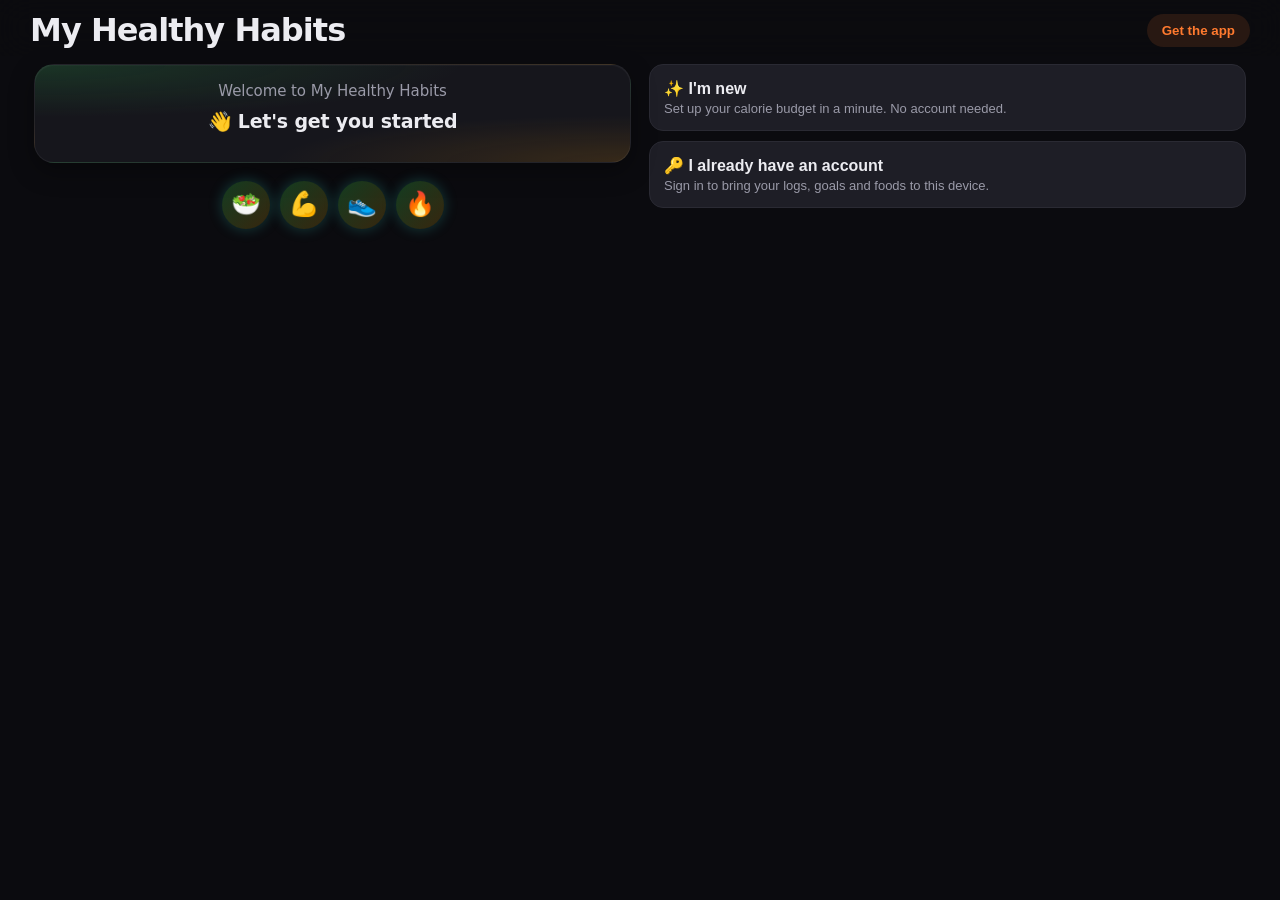
==== commit 80677861: "v60: prepared dishes (USDA FNDDS, 958 dishes) ranked first with Dish tag, Restaurant/Homemade toggle" ====
--- a/index.html
+++ b/index.html
@@ -9,4 +9,4 @@
 <button id="fab" class="fab hidden" aria-label="Quick log"><svg class="ic" viewBox="0 0 24 24" fill="none" stroke="currentColor" stroke-width="2" stroke-linecap="round" stroke-linejoin="round" aria-hidden="true"><path d="M12 5v14M5 12h14"/></svg></button>
 <div id="sheet" class="sheet hidden"><div class="sheet-body" id="sheetBody"></div></div>
 <div id="toast" class="toast hidden"></div>
-<script src="exlib.js"></script><script src="storelib.js"></script><script src="condlib.js"></script><script src="foodlib.js"></script><script src="labelscan.js"></script><script src="mealscan.js"></script><script src="extras.js"></script><script src="app.js"></script><script src="sync.js"></script></body></html>
+<script src="exlib.js"></script><script src="msicons.js"></script><script src="storelib.js"></script><script src="condlib.js"></script><script src="foodlib.js"></script><script src="dishlib.js"></script><script src="labelscan.js"></script><script src="mealscan.js"></script><script src="extras.js"></script><script src="app.js"></script><script src="dishes.js"></script><script src="sync.js"></script><script src="ai.js"></script></body></html>
--- a/style.css
+++ b/style.css
@@ -427,3 +427,132 @@
 @keyframes gbin{from{opacity:0;transform:translateX(-50%) translateY(-12px)}to{opacity:1;transform:translateX(-50%)}}
 .gconf{position:fixed;inset:0;pointer-events:none;z-index:59}
 @media (prefers-reduced-motion:reduce){.gbadge{animation:none;transition:none}}
+.fxfly{position:fixed;left:0;top:0;z-index:58;font-size:28px;pointer-events:none;margin:-16px 0 0 -16px;will-change:transform}
+.fxland{animation:fxland .9s cubic-bezier(.3,1.5,.5,1) both}@keyframes fxland{from{opacity:0;transform:translateY(-10px) scale(.94)}to{opacity:1;transform:none}}
+.fxfade{animation:fxfade .5s ease both}@keyframes fxfade{from{opacity:0}to{opacity:1}}
+.gwrap.fxglow{animation:fxglow 1.6s ease-out}@keyframes fxglow{0%{filter:drop-shadow(0 0 0 #ff9f0a00)}40%{filter:drop-shadow(0 0 14px #ff9f0a88)}100%{filter:drop-shadow(0 0 0 #ff9f0a00)}}
+.fxchip{position:fixed;z-index:58;transform:translate(-50%,-100%);background:linear-gradient(90deg,#22c55e,#16a34a);color:#fff;font-weight:800;font-size:14px;padding:4px 10px;border-radius:999px;pointer-events:none;animation:fxchip 3s ease-out forwards;box-shadow:0 4px 12px #0004}
+.fxchip.rm{animation:fxfade2 3s ease forwards}@keyframes fxchip{0%{opacity:0;transform:translate(-50%,-60%) scale(.8)}12%{opacity:1;transform:translate(-50%,-100%) scale(1)}85%{opacity:1}100%{opacity:0;transform:translate(-50%,-190%)}}
+@keyframes fxfade2{0%,100%{opacity:0}20%,75%{opacity:1}}
+.mch.fxwig{animation:fxwig 1s ease-in-out}@keyframes fxwig{0%,100%{transform:none}25%{transform:rotate(-1.5deg)}50%{transform:rotate(1.5deg) scale(1.02)}75%{transform:rotate(-.7deg)}}
+.fxck{display:inline-grid;place-items:center;width:22px;height:22px;border-radius:50%;background:#22c55e;color:#fff;font-size:13px;font-weight:900;margin-left:6px;animation:fxck 1.6s ease both}.fxck.rm{animation:fxfade2 1.6s ease both}
+@keyframes fxck{0%{opacity:0;transform:scale(.3)}25%{opacity:1;transform:scale(1.15)}35%{transform:scale(1)}80%{opacity:1}100%{opacity:0}}
+.snaprw{position:fixed;left:50%;top:84px;transform:translateX(-50%);z-index:61;display:flex;align-items:center;gap:10px;background:linear-gradient(100deg,#f97316,#ec4899);color:#fff;border-radius:18px;padding:10px 16px;box-shadow:0 8px 24px #0005;animation:gbin .45s ease-out both;transition:opacity .5s;min-width:240px}
+.snaprw.out{opacity:0}.snaprw div{display:flex;flex-direction:column}.snaprw small{font-size:12px;opacity:.95}.srf{font-size:30px;animation:srf 1s ease-in-out 2}.srp{margin-left:auto;font-weight:900;background:#fff3;border-radius:999px;padding:2px 8px}
+@keyframes srf{0%,100%{transform:scale(1);filter:drop-shadow(0 0 0 #ffd60a00)}50%{transform:scale(1.25);filter:drop-shadow(0 0 10px #ffd60aaa)}}
+.snaprw.rm,.snaprw.rm .srf{animation:none}
+.sbg{display:grid;grid-template-columns:repeat(3,1fr);gap:8px}.sb{display:flex;flex-direction:column;align-items:center;text-align:center;padding:10px 4px;border-radius:14px;background:#ffffff0d;opacity:.55}.sb.on{opacity:1;background:linear-gradient(135deg,#f973162a,#ec48992a)}.sb span{font-size:26px}.sb b{font-size:12px}.sb small{font-size:11px;color:var(--mut)}
+@media (prefers-reduced-motion:reduce){.fxland,.fxwig,.gwrap.fxglow{animation:none}.fxland{animation:fxfade .5s ease both}}
+/* v47 AI helpers */
+.aibar{display:grid;grid-template-columns:1fr 1fr;gap:10px;margin:0 0 12px}
+.aibar button{display:flex;flex-direction:column;align-items:flex-start;gap:2px;text-align:left;border:0;border-radius:18px;padding:12px;color:#fff;cursor:pointer;font:inherit;box-shadow:0 4px 14px #0003}
+.aibar button:first-child{background:linear-gradient(135deg,#f97316,#ec4899)}.aibar button:last-child{background:linear-gradient(135deg,#6366f1,#06b6d4)}
+.aibar span{font-size:24px}.aibar b{font-size:14px}.aibar small{font-size:11.5px;opacity:.9}
+.ai-left{display:flex;gap:8px;flex-wrap:wrap;margin-bottom:6px}.ai-left span{background:#ff9f0a22;border-radius:999px;padding:5px 11px;font-size:13px}
+.ai-mp{display:flex;gap:6px;flex-wrap:wrap;margin:4px 0 10px}.ai-mp button{border:1px solid #8884;background:transparent;color:inherit;border-radius:999px;padding:6px 12px;font:inherit;font-size:13px}.ai-mp button.on{background:#22c55e;border-color:#22c55e;color:#fff;font-weight:700}
+.ai-pref{margin:4px 0 10px;font-size:14px}.ai-pref summary{cursor:pointer;opacity:.85}
+.ai-idea{border-radius:18px;padding:12px;margin:10px 0;border:1px solid #8883}.ai-c0{background:linear-gradient(135deg,#f9731622,#ec489922)}.ai-c1{background:linear-gradient(135deg,#22c55e22,#06b6d422)}.ai-c2{background:linear-gradient(135deg,#6366f122,#a855f722)}
+.ai-it{display:flex;gap:10px;align-items:flex-start}.ai-emo{font-size:30px;line-height:1}.ai-it b{display:block;font-size:16px}.ai-it small{opacity:.85}
+.ai-idea .ms-ch{margin:8px 0 4px;display:flex;flex-wrap:wrap;gap:6px;align-items:center}.ai-idea .ai-k{font-weight:800;background:linear-gradient(90deg,#f97316,#ec4899);color:#fff;border-radius:999px;padding:3px 10px;font-size:13px}.ai-log{margin-top:8px}
+.ai-wait{text-align:center;padding:18px;font-size:15px;animation:aiw 1.6s ease-in-out infinite}@keyframes aiw{50%{opacity:.6}}
+.ai-msg{background:#ff9f0a22;border-radius:14px;padding:10px 12px;margin:10px 0;font-size:14px}
+.ai-talk{position:relative}.ai-talk textarea{width:100%;box-sizing:border-box;border-radius:14px;padding:12px 56px 12px 12px;font:inherit;font-size:16px;resize:vertical}
+.ai-mic{position:absolute;right:8px;top:8px;width:42px;height:42px;border-radius:50%;border:0;background:linear-gradient(135deg,#6366f1,#06b6d4);font-size:20px;cursor:pointer}.ai-mic.on{background:linear-gradient(135deg,#ef4444,#f97316);box-shadow:0 0 0 4px #ef444433}
+.rcap{background:linear-gradient(135deg,#6366f11f,#22c55e1f)}.rc-top{display:flex;justify-content:space-between;align-items:center}.rc-top h2{margin:0}
+.rc-h{font-size:17px;font-weight:700;margin:10px 0}.rc-sec{margin:8px 0}.rc-sec p{margin:4px 0;font-size:14px}.rc-st{background:#ff9f0a22;border-radius:12px;padding:8px 10px;margin:8px 0;font-size:14px}
+@media (prefers-reduced-motion:reduce){.ai-wait{animation:none}}
+.fabsnap.fabai1{background:linear-gradient(100deg,#22c55e,#06b6d4)}.fabsnap.fabai2{background:linear-gradient(100deg,#6366f1,#a855f7)}
+/* v49 swipe / ✕ to remove */
+.miw{position:relative;overflow:hidden;border-radius:12px}.miw>.mi{position:relative;z-index:1;background:var(--card,#1c1c22);touch-action:pan-y;user-select:none}
+.mibg{position:absolute;inset:0 0 0 auto;width:100%;display:flex;align-items:center;justify-content:flex-end;padding-right:16px;border:0;background:linear-gradient(90deg,#ef4444,#dc2626);color:#fff;font-weight:800;font-size:14px;cursor:pointer;opacity:0;transition:opacity .2s}.miw.mswo .mibg{opacity:1}
+.mix{flex:none;width:26px;height:26px;margin-left:8px;border-radius:50%;border:0;background:#8882;color:inherit;font-size:12px;line-height:26px;padding:0;cursor:pointer;opacity:.75}.mix:hover{opacity:1;background:#ef444433}
+
+/* v51 full-screen exercise picker */
+.sheet.xpfull{align-items:stretch}
+.sheet.xpfull .sheet-body{width:100%;max-width:none;height:100vh;height:100dvh;max-height:none;border-radius:0;border-top:0;display:flex;flex-direction:column;overflow:hidden;padding:calc(env(safe-area-inset-top) + 8px) 16px 0}
+.sheet.xpfull .xplist{flex:1;max-height:none;overflow-y:auto;-webkit-overflow-scrolling:touch;overscroll-behavior:contain;scroll-behavior:smooth;margin:0 -16px;padding:0 12px}
+.sheet.xpfull .xpsearch{position:static;margin:0;padding:2px 0 8px}
+.sheet.xpfull .xpsearch input{font-size:17px;padding:13px 16px;border-radius:14px}
+.sheet.xpfull #xp_c{flex:none}
+.sheet.xpfull #xp_new{flex:none;margin:8px 0 calc(env(safe-area-inset-bottom) + 10px)}
+.sheet.xpfull .xprow{min-height:64px;gap:14px;padding:8px}
+.sheet.xpfull .xprow .exico{width:44px;height:44px;border-radius:14px}
+.sheet.xpfull .xpn{font-size:16px}
+.sheet.xpfull .shhead #xp_bk{font-size:30px}
+.xph.xpsec{font-size:15px;text-transform:none;letter-spacing:0;color:var(--txt,inherit);padding-top:16px}
+.exico.ms svg{width:64%;height:64%}
+/* v52 QA polish */
+.bd.off{opacity:.55}.bd.off small{color:var(--tx)}
+.tog input[type=checkbox]{width:22px;height:22px;flex:none;accent-color:var(--acc,#ff7a1a);margin:0}
+.tog{min-height:40px}
+#w_c.empty{height:70px!important}
+.item .x,.mswx,button.x{min-width:32px;min-height:32px}
+.sheet-body{padding-bottom:calc(16px + env(safe-area-inset-bottom))}
+@media(min-width:760px){body .top{padding-left:calc(50% - 300px);padding-right:calc(50% - 300px)}body nav.tabs{left:0;right:0;margin:0 auto;max-width:600px}body .fab{right:calc(50% - 300px)}.sheet.xpfull .sheet-body{max-width:640px;margin:0 auto}}
+
+/* v54: keep FAB off the last row; two columns on wide screens */
+main{padding-bottom:calc(170px + env(safe-area-inset-bottom))!important}
+@media(min-width:1100px){main{max-width:1240px;column-count:2;column-gap:18px}main>*{break-inside:avoid;-webkit-column-break-inside:avoid;display:inline-block;width:100%}
+body .top{padding-left:calc(50% - 610px);padding-right:calc(50% - 610px)}body nav.tabs{max-width:760px}body .fab{right:calc(50% - 610px)}}
+
+/* v55 weight graph */
+.wghead{display:flex;align-items:baseline;justify-content:space-between;gap:8px;flex-wrap:wrap}.wghead h2{margin:0}
+.wgch{font-weight:700;font-size:14px;padding:3px 10px;border-radius:99px}.wgch.dn{color:#30d158;background:#30d15822}.wgch.up{color:#ff9f0a;background:#ff9f0a22}
+.wgseg{display:flex;gap:4px;margin:12px 0 6px;background:var(--ln);padding:3px;border-radius:12px}.wgseg button{flex:1;border:0;background:none;color:var(--mut);font-weight:700;padding:7px 0;border-radius:9px;font-size:13px}
+.wgseg button.on{background:linear-gradient(135deg,#30d158,#2fd4c8);color:#fff}
+.wgbox{min-height:120px;touch-action:pan-y}.wgsvg{display:block;overflow:visible;user-select:none;-webkit-user-select:none}
+.wggrid{stroke:var(--ln);stroke-width:1}.wgax{fill:var(--mut);font-size:11px}.wggoal{stroke:#ffd60a;stroke-width:1.5;stroke-dasharray:5 5}.wggl{fill:#e0a800;font-size:11px;font-weight:700}
+.wgline{fill:none;stroke-width:3.5;stroke-linecap:round;stroke-linejoin:round}.wgproj{stroke:#bf5af2;stroke-width:2;stroke-dasharray:3 6;stroke-linecap:round;opacity:.8}
+.wgdot{stroke:var(--card);stroke-width:1.5}
+.wgbub rect{fill:var(--card);stroke-width:2}.wgbub.st rect{stroke:#30d158}.wgbub.en rect{stroke:#bf5af2}.wgbub text{fill:var(--tx);font-size:11.5px;font-weight:700}
+.wgtip line{stroke:var(--mut);stroke-dasharray:2 3}.wgtip circle{stroke:#fff;stroke-width:2.5}.wgtip rect{fill:var(--tx);opacity:.92}.wgtip text{fill:var(--bg);font-size:11.5px;text-anchor:middle;font-weight:600}.wgtip text.b{font-weight:800}
+.wgsvg.anim .wgline{stroke-dasharray:1;stroke-dashoffset:1;animation:wgdraw 1.6s ease-out .15s forwards}
+.wgsvg.anim .wgarea{opacity:0;animation:wgfade 1s ease-out 1s forwards}
+.wgsvg.anim .wgdot,.wgsvg.anim .wgbub,.wgsvg.anim .wgproj{opacity:0;animation:wgfade .6s ease-out forwards}.wgsvg.anim .wgbub,.wgsvg.anim .wgproj{animation-delay:1.5s}
+@keyframes wgdraw{to{stroke-dashoffset:0}}@keyframes wgfade{to{opacity:1}}
+@media(prefers-reduced-motion:reduce){.wgsvg.anim *{animation:none!important;opacity:1!important;stroke-dashoffset:0!important}}
+.wglast{display:flex;align-items:center;justify-content:space-between;margin-top:8px;padding-top:10px;border-top:1px solid var(--ln)}.wglast b{display:block;font-size:22px}
+.wgempty{text-align:center;padding:20px 0}
+.wgeta{margin:4px 0 10px}.wgms{display:flex;justify-content:space-between;font-size:13px;font-weight:600;margin-bottom:6px}
+.wgbar{height:12px;border-radius:99px}.wgbar i{background:linear-gradient(90deg,#30d158,#64d2ff,#bf5af2)!important;border-radius:99px}
+.wgbadges{display:flex;gap:8px;flex-wrap:wrap;margin-top:12px}.wgbadges span{display:flex;flex-direction:column;align-items:center;width:46px;padding:6px 0;border-radius:14px;background:var(--ln);font-size:22px;opacity:.55}
+.wgbadges span.on{opacity:1;background:linear-gradient(135deg,#ffd60a33,#ff375f33)}.wgbadges small{font-size:10px;color:var(--mut);font-weight:700}
+/* v57 recipes */
+.rcbtn{width:100%;margin-top:8px}
+.rcemo{display:flex;flex-wrap:wrap;gap:6px}.rcemo button{width:42px;height:42px;font-size:22px;border-radius:12px;border:2px solid transparent;background:var(--ln)}.rcemo button.on{border-color:var(--pri);background:var(--pri-soft,#ff7a2f1f)}
+.rcing{display:grid;grid-template-columns:32px 1fr 64px 92px 36px;gap:6px;align-items:center;padding:8px 0;border-bottom:1px solid var(--ln)}.rcing .rtx{min-width:0}.rcing .rtx b{display:block;white-space:nowrap;overflow:hidden;text-overflow:ellipsis;font-size:14px}.rcing small{color:var(--mut)}.rcing input,.rcing select{margin:0;padding:8px 6px;min-height:40px}.rcing .emo{font-size:22px}
+.rcres{display:flex;flex-direction:column;gap:4px;margin-top:6px}.rcpick{display:flex;align-items:center;gap:8px;text-align:left;padding:10px 12px;border-radius:12px;border:1px solid var(--ln);background:var(--card);color:var(--tx);font-size:14px;min-height:44px}.rcpick span{font-size:20px}.rcpick small{color:var(--mut)}.rcpick b{margin-left:auto;color:var(--pri);font-size:20px}
+.rcstep,.rclog{display:flex;align-items:center;gap:10px}.rcstep button,.rclog button[data-rs]{width:44px;height:44px;border-radius:50%;border:0;background:var(--ln);color:var(--tx);font-size:22px;font-weight:700}.rcstep b{font-size:22px;min-width:32px;text-align:center}.rclog b{min-width:26px;text-align:center;font-size:17px}
+.rcper{display:flex;flex-wrap:wrap;align-items:baseline;gap:8px;margin:14px 0;padding:12px;border-radius:14px;background:linear-gradient(135deg,#30d15818,#64d2ff18,#bf5af218)}.rcper>b{font-size:22px}.rcm{display:flex;gap:6px;flex-wrap:wrap;width:100%}.rcm i{font-style:normal;font-size:12px;font-weight:700;padding:3px 9px;border-radius:99px;color:var(--c);background:color-mix(in srgb,var(--c) 15%,transparent)}
+.rcrow{display:flex;align-items:center;justify-content:space-between;gap:8px;padding:10px 0;border-bottom:1px solid var(--ln);flex-wrap:wrap}.rcrow:last-child{border-bottom:0}.rcname{display:flex;gap:10px;align-items:center;background:none;border:0;color:var(--tx);text-align:left;padding:0;flex:1;min-width:180px}.rcname .emo{font-size:28px}.rcname b{display:block;font-size:15px}.rcname small{color:var(--mut);font-size:12px}.rclog .btn{margin:0}
+/* v57 challenges */
+.chrow{display:grid;grid-template-columns:40px 1fr;gap:10px;align-items:center;margin:10px 0}.chico{width:40px;height:40px;border-radius:12px;display:grid;place-items:center;font-size:20px;background:color-mix(in srgb,var(--c) 20%,transparent)}
+.chtop{display:flex;justify-content:space-between;gap:8px;font-size:14px}.chtop small{color:var(--mut);font-weight:700}.chbar{height:10px;margin-top:5px;border-radius:99px}.chbar i{background:linear-gradient(90deg,var(--c),color-mix(in srgb,var(--c) 60%,#fff))!important;border-radius:99px}
+.chrow.ok .chtop b{color:var(--ok,#30d158)}
+.chhist{display:flex;gap:8px;flex-wrap:wrap;align-items:center;margin-top:12px;padding-top:10px;border-top:1px solid var(--ln)}.chb{display:flex;flex-direction:column;align-items:center;min-width:46px;padding:6px 4px;border-radius:14px;background:var(--ln);font-size:22px;opacity:.6}.chb.on{opacity:1;background:linear-gradient(135deg,#ffd60a33,#ff375f33)}.chb small{font-size:10px;font-weight:700;color:var(--mut)}
+/* v57 polish: tap targets + focus */
+.x{min-width:40px;min-height:40px;border-radius:10px}
+.btn.sm{min-height:40px}
+button:focus-visible,input:focus-visible,select:focus-visible{outline:3px solid color-mix(in srgb,var(--pri) 55%,transparent);outline-offset:2px}
+.shhead .x{min-width:36px}
+/* v58 recipes: photo, import, breakdown */
+.rcimp{width:100%;margin:0 0 10px}.rcimp small{opacity:.75}
+.rcphoto{display:flex;gap:12px;align-items:center;margin:4px 0 6px}.rcphoto b{display:block}.rcphoto small{display:block;font-size:12px;margin-bottom:6px}.rcphoto .row{gap:6px;align-items:center}
+.rcpv{width:72px;height:72px;flex:none;border-radius:18px;display:grid;place-items:center;font-size:36px;background:linear-gradient(135deg,#ffd60a33,#ff375f22,#64d2ff33) center/cover}.rcpv.img{font-size:0}
+.rcthumb{position:relative;display:inline-grid;place-items:center;width:44px;height:44px;flex:none}.rcthumb .mph{position:absolute;inset:0;width:44px;height:44px;margin:0;border-radius:12px;border:0}
+.rcbd{margin:0 0 12px;padding:12px;border-radius:14px;background:linear-gradient(135deg,#ff648218,#ffd60a18)}.rctag{display:inline-block;font-size:12px;font-weight:800;padding:4px 10px;border-radius:99px;background:#ff6482;color:#fff}
+.rcbi{display:flex;justify-content:space-between;gap:8px;padding:6px 0;border-bottom:1px solid var(--ln);font-size:14px}.rcbi:last-of-type{border-bottom:0}.rcbi small{display:block;color:var(--mut);font-size:12px}.rcbi b{white-space:nowrap}
+.cepool{display:flex;flex-direction:column;gap:6px;margin:12px 0}.cepick{display:grid;grid-template-columns:40px 1fr 24px;gap:10px;align-items:center;text-align:left;padding:8px 10px;border-radius:14px;border:2px solid var(--ln);background:var(--card);color:var(--tx);font-size:14px;min-height:52px}.cepick small{display:block;color:var(--mut);font-size:12px}.cepick.on{border-color:var(--c);background:color-mix(in srgb,var(--c) 10%,var(--card))}.cepick b{color:var(--c);font-size:18px}
+#ce_go:disabled{opacity:.5}
+/* v58 light-mode contrast */
+[data-theme=light]{--pri:#c94a0a;--acc:#c94a0a;--pri-soft:#c94a0a14}
+[data-theme=light] .gin small,[data-theme=light] .gends span,[data-theme=light] .mck small,[data-theme=light] .skv span,[data-theme=light] .skc .skn,[data-theme=light] .skc small,[data-theme=light] .gpt span,[data-theme=light] .min small,[data-theme=light] .mempty,[data-theme=light] .x,[data-theme=light] .mchart small,[data-theme=light] [style*="#8e8e93"]{color:var(--mut)!important}
+[data-theme=light] .wgch.dn,[data-theme=light] .qchip button[data-n]::after{color:#047857}
+[data-theme=light] .today>small{color:#0f766e!important}
+/* v60 dishes */
+.stchip.dish{background:rgba(255,159,10,.16);color:#ffb340}
+[data-theme=light] .stchip.dish{background:rgba(201,74,10,.12);color:#c94a0a}
+.dishbar{margin:6px 0 8px}.dishbar .dseg{margin:8px 0 4px}.dsrc{font-size:12px;margin:4px 2px 0;line-height:1.35}.dsrc a{color:inherit}
+.aiest{display:flex;gap:10px;align-items:center;width:100%;text-align:left;margin:4px 0 8px;padding:12px 14px;border-radius:14px;border:1.5px dashed rgba(191,90,242,.6);background:linear-gradient(135deg,rgba(191,90,242,.14),rgba(63,227,255,.10));color:inherit;font:inherit;cursor:pointer}
+.aiest>span{font-size:22px}.aiest b{display:block;font-size:15px}.aiest small{display:block;opacity:.75;font-size:12px;margin-top:2px}.aiest.sm{margin-top:10px}
+[data-theme=light] .aiest{border-color:rgba(130,50,190,.5);background:linear-gradient(135deg,rgba(191,90,242,.10),rgba(63,170,255,.08))}
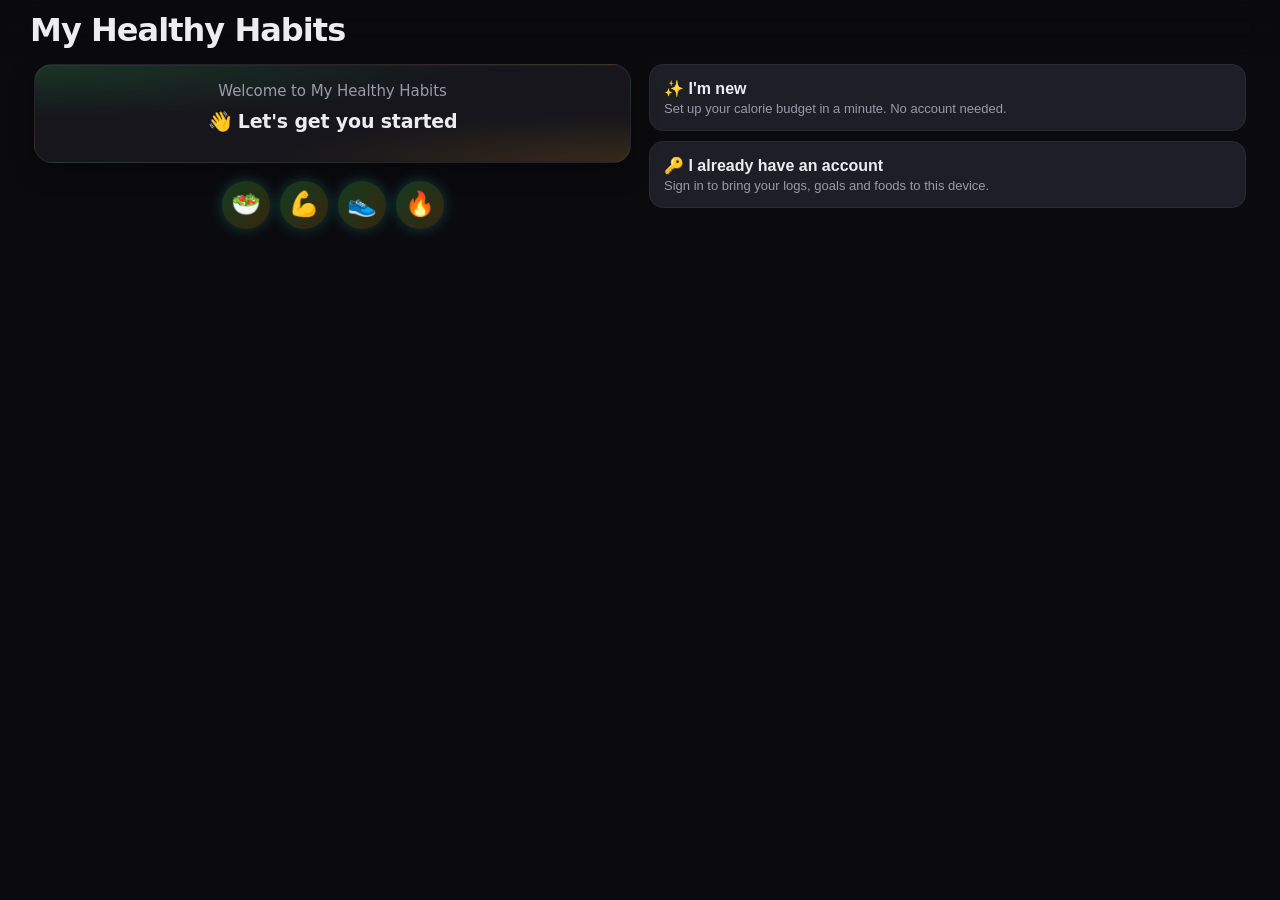
==== commit 76eb2388: "v72: log again row, search pins w/ last serving, barcode cache + scan another (haptic, no sound), ma" ====
--- a/index.html
+++ b/index.html
@@ -1,7 +1,7 @@
 <!doctype html><html lang="en"><head><meta charset="utf-8">
 <meta name="viewport" content="width=device-width,initial-scale=1,viewport-fit=cover">
 <title>My Healthy Habits</title><meta name="apple-mobile-web-app-title" content="Healthy Habits"><meta name="theme-color" content="#0b0b0f"><meta name="color-scheme" content="dark light"><script>(function(){var t=localStorage.getItem("mhh-theme")||"dark";document.documentElement.dataset.theme=t;document.querySelector('meta[name=theme-color]').content=t==="light"?"#f2f2f7":"#0b0b0f"})()</script>
-<link rel="manifest" href="manifest.webmanifest"><link rel="icon" href="icon.svg"><link rel="apple-touch-icon" href="icon-192.png">
+<link rel="manifest" href="manifest.webmanifest"><link rel="icon" href="favicon.ico" sizes="any"><link rel="icon" type="image/png" sizes="32x32" href="favicon-32.png"><link rel="icon" href="icon.svg" type="image/svg+xml"><link rel="apple-touch-icon" href="apple-touch-icon.png">
 <meta name="apple-mobile-web-app-capable" content="yes"><link rel="stylesheet" href="style.css"></head>
 <body><header class="top"><h1>My Healthy Habits</h1><button id="installBtn" class="pill">Get the app</button></header>
 <main id="view"></main>
@@ -9,4 +9,4 @@
 <button id="fab" class="fab hidden" aria-label="Quick log"><svg class="ic" viewBox="0 0 24 24" fill="none" stroke="currentColor" stroke-width="2" stroke-linecap="round" stroke-linejoin="round" aria-hidden="true"><path d="M12 5v14M5 12h14"/></svg></button>
 <div id="sheet" class="sheet hidden"><div class="sheet-body" id="sheetBody"></div></div>
 <div id="toast" class="toast hidden"></div>
-<script src="exlib.js"></script><script src="msicons.js"></script><script src="storelib.js"></script><script src="condlib.js"></script><script src="foodlib.js"></script><script src="dishlib.js"></script><script src="labelscan.js"></script><script src="mealscan.js"></script><script src="extras.js"></script><script src="app.js"></script><script src="dishes.js"></script><script src="sync.js"></script><script src="ai.js"></script></body></html>
+<script src="exlib.js"></script><script src="msicons.js"></script><script src="storelib.js"></script><script src="condlib.js"></script><script src="foodlib.js"></script><script src="dishlib.js"></script><script src="labelscan.js"></script><script src="mealscan.js"></script><script src="extras.js"></script><script src="track.js"></script><script src="app.js"></script><script src="dishes.js"></script><script src="sync.js"></script><script src="ai.js"></script></body></html>
--- a/style.css
+++ b/style.css
@@ -556,3 +556,109 @@
 .aiest{display:flex;gap:10px;align-items:center;width:100%;text-align:left;margin:4px 0 8px;padding:12px 14px;border-radius:14px;border:1.5px dashed rgba(191,90,242,.6);background:linear-gradient(135deg,rgba(191,90,242,.14),rgba(63,227,255,.10));color:inherit;font:inherit;cursor:pointer}
 .aiest>span{font-size:22px}.aiest b{display:block;font-size:15px}.aiest small{display:block;opacity:.75;font-size:12px;margin-top:2px}.aiest.sm{margin-top:10px}
 [data-theme=light] .aiest{border-color:rgba(130,50,190,.5);background:linear-gradient(135deg,rgba(191,90,242,.10),rgba(63,170,255,.08))}
+
+/* v62: water + steps rings to match icon */
+.gwrap .gauge{overflow:visible}
+.xglow.xst{filter:drop-shadow(0 0 3px #b45cff99)}.xglow.xw{filter:drop-shadow(0 0 3px #3fd8ff99)}
+.xra.nofx{transition:none!important}
+.xdot{opacity:0;animation:xdotin .4s ease 1.2s forwards}.xra.ra2~.xdot{animation-delay:2.3s}.xdot.nofx{animation:none;opacity:1}
+@keyframes xdotin{to{opacity:1}}
+.xleg{display:flex;justify-content:center;flex-wrap:wrap;gap:6px 16px;margin:4px 0 8px;font-size:12.5px;color:#8e8e93}
+.xl{display:inline-flex;align-items:center;gap:5px;white-space:nowrap}.xl i{width:10px;height:10px;border-radius:50%;display:inline-block}
+.xlw i{background:linear-gradient(135deg,#5ff0ff,#2e9bff);box-shadow:0 0 6px #3fd8ff88}.xls i{background:linear-gradient(135deg,#c86bff,#7a5cff);box-shadow:0 0 6px #b45cff88}
+.xl b{color:var(--tx);font-variant-numeric:tabular-nums}.xl em{font-style:normal;font-weight:500;color:#8e8e93}
+@media (max-width:380px){.xleg{font-size:11.5px;gap:4px 10px}}
+@media (prefers-reduced-motion:reduce){.xdot{animation:none;opacity:1}}
+[data-theme=light] .xleg,[data-theme=light] .xl em{color:var(--mut)}
+/* v63: rings inside ticks */
+.gin b{font-size:38px}.gin span{font-size:13px}.gin small{font-size:10.5px!important;margin-top:5px}
+/* v64 declutter */
+#installBtn{display:none!important}
+.tline{display:flex;align-items:center;justify-content:space-between;gap:8px}.dtop{font-size:14px;padding:5px 12px;font-weight:700;background:var(--card2,var(--card));border:1px solid var(--ln);color:var(--tx)}
+.nudge.slim{display:flex;align-items:center;gap:8px;padding:8px 12px;font-size:13.5px;font-weight:600}.nudge.slim span{flex:1}.nudge.slim .x{flex:none;background:none;border:0;color:var(--mut);font-size:15px;padding:4px}
+.xleg button.xl{border:1px solid var(--ln);background:var(--card2,var(--card));border-radius:99px;padding:6px 12px;font:inherit;font-size:13px;color:inherit;cursor:pointer}
+.gx{display:block;width:100%;background:none;border:0;font:inherit;font-size:13px;margin-top:8px;cursor:pointer;color:var(--mut)}
+.chk .chr{display:flex;align-items:center;gap:10px;padding:9px 0;border-top:1px solid var(--ln)}.chk .chr:first-child{border-top:0;padding-top:2px}
+.che{font-size:22px;width:30px;text-align:center}.cht{flex:1;min-width:0}.cht b{display:block}.cht small{font-size:12.5px}.chok{color:#30d158;font-weight:900;font-size:18px;padding:0 8px}
+.chk .pill{flex:none}.chk .pill.on{background:linear-gradient(100deg,#ff9f0a,#ff6a1a);color:#fff;border:0}
+.sech{display:flex;align-items:center;justify-content:space-between;margin:14px 4px 8px}.sech b{font-size:18px}.sech .pill{font-size:13px}
+.noterow{display:flex;width:100%;justify-content:space-between;align-items:center;font:inherit;color:var(--tx);text-align:left;cursor:pointer}
+.qlt{font-size:12px;font-weight:800;letter-spacing:.06em;color:var(--mut);margin:12px 0 6px;text-transform:uppercase}
+.qsrch{display:flex;gap:8px}.qsin{flex:1;display:flex;gap:8px;align-items:center;padding:12px 14px;border-radius:14px;border:1px solid var(--ln);background:var(--card2,var(--card));color:var(--mut);font:inherit;text-align:left}
+.qscan{flex:none;padding:0 16px;border-radius:14px;border:0;background:var(--pri);color:#fff;font-weight:700;font-size:15px}
+.aitiles{display:grid;grid-template-columns:repeat(3,1fr);gap:8px}.ait{display:flex;flex-direction:column;align-items:center;justify-content:center;gap:4px;padding:12px 4px;min-height:86px;border:0;border-radius:16px;color:#fff;font:inherit;text-align:center}
+.ait span{font-size:26px}.ait b{font-size:12.5px;line-height:1.2}.ait0{background:linear-gradient(135deg,#ff9f0a,#ff375f)}.ait1{background:linear-gradient(135deg,#22c55e,#06b6d4)}.ait2{background:linear-gradient(135deg,#6366f1,#a855f7)}.ait:active{transform:scale(.97)}
+.alsog{display:grid;grid-template-columns:repeat(3,1fr);gap:8px;margin-bottom:6px}.alsog button{display:flex;flex-direction:column;align-items:center;gap:2px;padding:10px 4px;border:1px solid var(--ln);border-radius:14px;background:var(--card2,var(--card));color:var(--tx);font:inherit;font-size:20px}.alsog b{font-size:13px}
+.mftiles{display:grid;grid-template-columns:repeat(3,1fr);gap:8px;margin-bottom:10px}.mftiles button{display:flex;flex-direction:column;align-items:center;gap:4px;padding:14px 4px;border-radius:16px;border:1px solid var(--ln);background:var(--card);color:var(--tx);font:inherit}.mftiles span{font-size:24px}.mftiles b{font-size:13px}
+.mftiles button:nth-child(1){background:linear-gradient(135deg,color-mix(in srgb,#ff9f0a 22%,var(--card)),var(--card))}.mftiles button:nth-child(2){background:linear-gradient(135deg,color-mix(in srgb,#30d158 22%,var(--card)),var(--card))}.mftiles button:nth-child(3){background:linear-gradient(135deg,color-mix(in srgb,#a855f7 22%,var(--card)),var(--card))}
+.mfchips{display:flex;gap:6px;overflow-x:auto;margin-bottom:6px}.mfchips .pill.on{background:var(--pri);color:#fff}.mfhint{font-size:12.5px;margin:2px 4px 8px}
+.mfr{gap:10px}.mfr>div{flex:1;min-width:0}.mfe{font-size:24px;width:32px;text-align:center;flex:none}.mfp{width:44px;height:44px;border-radius:50%;border:0;background:var(--pri);color:#fff;font-size:24px;font-weight:700;flex:none;line-height:1}.mfx{background:none;border:0;color:var(--mut);opacity:.55;font-size:13px;padding:8px}
+.segbar{display:flex;gap:5px;margin:12px 0 6px}.segbar i{flex:1;height:10px;border-radius:99px;background:var(--ln)}.segbar i.on{background:linear-gradient(90deg,#ff9f0a,#ff6a1a)}
+.ggrow{display:flex;align-items:center;gap:6px;margin:8px 0 0;font-size:14px;color:var(--mut)}.ggrow select{width:auto;flex:1;margin:0}
+.gbtns{display:flex;gap:8px;align-items:stretch}.gbtns>*{flex:1;margin:0!important}.gchk{background:linear-gradient(100deg,#ff9f0a,#ff6a1a)!important;color:#fff}.gdark{background:#2c2c2e!important;color:#fff!important}
+.wgsng{display:grid;grid-template-columns:repeat(3,1fr);gap:8px;margin:4px 0 10px;text-align:center}.wgsng>div{background:var(--card2,var(--card));border:1px solid var(--ln);border-radius:12px;padding:8px}.wgsng small{display:block;color:var(--mut);font-size:12px}
+.stats.tiles.t3{grid-template-columns:repeat(3,1fr);margin-top:10px}
+.dgr{margin:8px 0}.dgr .lbl{display:flex;justify-content:space-between;font-size:13.5px;margin-bottom:4px;gap:6px}.dgr .lbl .mut{font-size:12px;text-align:right}.dgl h2 small{font-size:12px;font-weight:500}
+.dgf{display:block;width:100%;background:none;border:0;border-top:1px solid var(--ln);padding:10px 0 0;margin-top:8px;font:inherit;font-size:12.5px;text-align:left;cursor:pointer}
+.rc-more{background:none;border:0;color:var(--pri);font:inherit;font-weight:700;padding:4px 0;cursor:pointer}
+.skg.sk4{grid-template-columns:repeat(4,1fr);gap:6px}.skc.sm{padding:8px 6px;gap:2px;text-align:center}.skc.sm .skh{justify-content:center;flex-wrap:wrap;gap:2px}.skc.sm .skt{font-size:11px}.skc.sm .skv b{font-size:20px}.skc.sm .skv span{font-size:10px}.skc.sm .skfl{font-size:11px}
+.bdc .seg button.on,#cm_seg button.on{background:var(--pri);color:#fff}
+.sgh{font-size:12px;font-weight:800;letter-spacing:.06em;color:var(--mut);text-transform:uppercase;margin:16px 6px 6px}
+.sgrp{padding:2px 14px}.srow{display:flex;align-items:center;gap:12px;padding:12px 0;border-top:1px solid var(--ln);cursor:default;margin:0}.sgrp>.srow:first-child{border-top:0}.srow.tap{cursor:pointer}
+.srow>div{flex:1;min-width:0;font-weight:600}.srow small{display:block;color:var(--mut);font-weight:400;font-size:12.5px;white-space:nowrap;overflow:hidden;text-overflow:ellipsis}.srow>b{color:var(--mut)}.sic{font-size:20px;width:28px;text-align:center;flex:none}
+.srow .stog{width:auto;flex:none;transform:scale(1.25);accent-color:var(--pri)}.sseg{margin:0;flex:none}.sseg button{padding:5px 10px;font-size:13px}
+/* v65 mockup polish */
+.top h1{flex:1;min-width:0}.tline{display:flex;width:100%}.dtop{margin-left:auto}
+.sgh{font-variant:all-small-caps;font-size:14px;letter-spacing:.08em}
+.sech{margin:16px 6px 8px}.lnk{background:none;border:0;color:var(--pri);font:inherit;font-weight:700;font-size:13.5px;cursor:pointer;padding:4px 0}
+.card{border-radius:18px}
+.gymhero .gst{display:grid;grid-template-columns:repeat(3,1fr);text-align:center;padding:4px 0}
+.gst>div{padding:4px 0}.gst>div+div{border-left:1px solid var(--ln)}.gst b{display:block;font-size:30px;font-weight:800;line-height:1.1;font-variant-numeric:tabular-nums}.gst small{color:var(--mut);font-size:12.5px}
+.gymhero .segbar{margin:12px 0}
+.ggrow{justify-content:space-between;border-top:1px solid var(--ln);padding-top:10px;margin-top:4px}.ggrow select{flex:none;width:auto;background:transparent;border:0;color:var(--tx);font-weight:700;text-align:right;padding:4px 0}
+.gbtns .btn{border-radius:14px;min-height:48px}
+.sic{width:30px;height:30px;border-radius:8px;display:grid;place-items:center;font-size:16px;background:color-mix(in srgb,var(--pri) 18%,var(--card2,#2c2c2e))}
+.sgrp .srow:nth-child(4n+2) .sic{background:color-mix(in srgb,#bf5af2 22%,var(--card2,#2c2c2e))}.sgrp .srow:nth-child(4n+3) .sic{background:color-mix(in srgb,#0a84ff 22%,var(--card2,#2c2c2e))}.sgrp .srow:nth-child(4n+4) .sic{background:color-mix(in srgb,#30d158 22%,var(--card2,#2c2c2e))}
+.sval{color:var(--mut);font-size:14px;white-space:nowrap;flex:none}.srow{padding:11px 0}
+.srow .stog{appearance:none;-webkit-appearance:none;width:50px;height:30px;border-radius:99px;background:var(--ln);position:relative;transform:none;cursor:pointer;transition:background .2s;flex:none;margin:0}
+.srow .stog::after{content:'';position:absolute;top:2px;left:2px;width:26px;height:26px;border-radius:50%;background:#fff;transition:left .2s}.srow .stog:checked{background:#30d158}.srow .stog:checked::after{left:22px}
+.acctc .sic{width:40px;height:40px;border-radius:50%;font-size:20px;background:linear-gradient(135deg,#ff9f0a,#ff375f)}.sinb{background:var(--pri);color:#fff;border-radius:99px;padding:7px 16px;font-weight:700;font-size:14px;flex:none}
+.skhero{background:linear-gradient(120deg,rgba(255,159,10,.32),rgba(255,55,95,.14) 55%,var(--card))!important;border-color:rgba(255,159,10,.35)!important}
+.skc.sm{background:var(--card)!important;border-color:var(--ln)!important}
+.segc{display:inline-flex;background:var(--card2,#2c2c2e);border-radius:10px;padding:2px;gap:2px;flex:none}.segc button{border:0;background:transparent;color:var(--mut);font:inherit;font-size:12.5px;font-weight:600;padding:5px 10px;border-radius:8px}.segc button.on{background:#48484a;color:#fff}
+[data-theme=light] .segc button.on{background:#fff;color:#000;box-shadow:0 1px 3px rgba(0,0,0,.15)}
+.bdc .segc button.on,#cm_seg.segc button.on{background:#48484a;color:#fff}
+.cmh{display:flex;align-items:center;justify-content:space-between;gap:8px;margin-bottom:8px}.cmn{display:flex;align-items:center;gap:6px}.cmn b{font-size:16px}.cma{background:none;border:0;color:var(--tx);font-size:20px;padding:2px 8px}.cma:disabled{opacity:.3}
+.wghead{display:flex;align-items:center;justify-content:space-between;gap:8px}
+.skc.sm .skh{flex-direction:column;align-items:center}.skc.sm .skt{white-space:nowrap;overflow:visible}.skc.sm .skfl{display:none}.cmn b{white-space:nowrap}
+.xlg{display:inline-flex;align-items:center;gap:2px;min-width:0}.xadd{min-width:44px;min-height:44px;border:0;background:none;padding:0;display:grid;place-items:center;font:700 18px/1 inherit;color:#fff;cursor:pointer;-webkit-tap-highlight-color:transparent}.xadd::before{content:"";position:absolute}.xadd{position:relative}.xadd:after{content:"";position:absolute;inset:9px;border-radius:50%;background:rgba(255,255,255,.12);z-index:-1}.xadd:active{transform:scale(.9)}.xleg .xl{min-width:0}
+.xleg{position:relative;z-index:2}.xadd{isolation:isolate;margin-left:-6px}
+.rsub .rbr{color:var(--acc,#ff9f0a);font-weight:700}
+/* v68 clean rows */
+.res.qpr{display:flex;align-items:center;gap:10px;min-height:56px}
+.res .rnm{display:block;white-space:nowrap;overflow:hidden;text-overflow:ellipsis}
+.res .rsub{flex-wrap:nowrap;min-width:0}.res .rsub small{white-space:nowrap;overflow:hidden;text-overflow:ellipsis;min-width:0}
+.res .rkc{flex:none;margin-left:auto}
+.res .qpb{min-width:44px;min-height:44px}
+.rgh{margin:14px 2px 2px}.rhid{display:none}
+.rmore{display:block;width:100%;min-height:44px;margin:8px 0;border:1px solid var(--ln);border-radius:14px;background:var(--card2,var(--card));color:var(--acc,#ff9f0a);font:inherit;font-weight:700;cursor:pointer}
+.min{min-width:0;overflow:hidden;white-space:nowrap;text-overflow:ellipsis}
+.vdet{margin:2px 0 6px;color:var(--mut);font-size:13px}.vdet summary{cursor:pointer;min-height:28px}
+
+/* v71 serving sheet */
+.vfav,.vx{flex:none;border:0;border-radius:999px;width:34px;height:34px;margin-top:2px;background:var(--card2);color:var(--mut);font-size:18px;line-height:1}.vfav.on{color:#ffcc00;background:rgba(255,204,0,.15)}
+.vdet summary{font-size:12px;min-height:22px;list-style:none}.vdet summary::-webkit-details-marker{display:none}.vdet small{display:block;margin-top:2px}
+#v_ms{margin:2px 0 12px}
+.sheet-body{transition:transform .15s}
+.empt{text-align:center;padding:18px 8px 10px;color:var(--tx);font-weight:600}.empt span{display:block;font-size:34px;margin-bottom:4px}.empt small{display:block;color:var(--mut);font-weight:400;margin-top:3px;font-size:13px}
+/* v72 tracking */
+.mplus{width:44px;height:44px}
+.qchip button{min-height:44px}.qcs{display:block;font-size:11px;font-weight:500;color:var(--mut);margin-left:4px}
+.lagain{font-size:11px;font-weight:800;letter-spacing:.06em;text-transform:uppercase;color:#ff9f0a;margin:10px 2px -2px}
+.stchip.last{background:rgba(48,209,88,.15);color:#30d158}
+.tkbars{background:var(--card2);border-radius:16px;padding:10px 12px;margin:8px 0}.mbh{font-size:11px;font-weight:800;text-transform:uppercase;letter-spacing:.06em;color:var(--mut);margin-bottom:6px}
+.mbr{display:flex;align-items:center;gap:8px;margin:5px 0}.mbl{width:86px;font-size:13px;font-weight:600}.mbt{flex:1;height:10px;border-radius:9px;background:rgba(255,255,255,.08);display:flex;overflow:hidden}.mbt i{display:block;height:100%;transition:width .25s}.mbt .mba{opacity:.5;background-image:repeating-linear-gradient(45deg,rgba(255,255,255,.35) 0 4px,transparent 4px 8px)!important}
+.mbv{width:64px;text-align:right;font-size:13px;font-weight:700}.mbv small{color:var(--mut);font-weight:500}.mbv.over{color:#ff6b6b}
+.scok{text-align:center}.scok>span{font-size:44px;display:block}.scok h2{margin:4px 0}
+.fabmeals .pill{min-height:44px}.mvdt{min-height:44px;border-radius:99px;padding:0 12px;max-width:160px}
+[data-theme=light] .mbt{background:rgba(0,0,0,.08)}
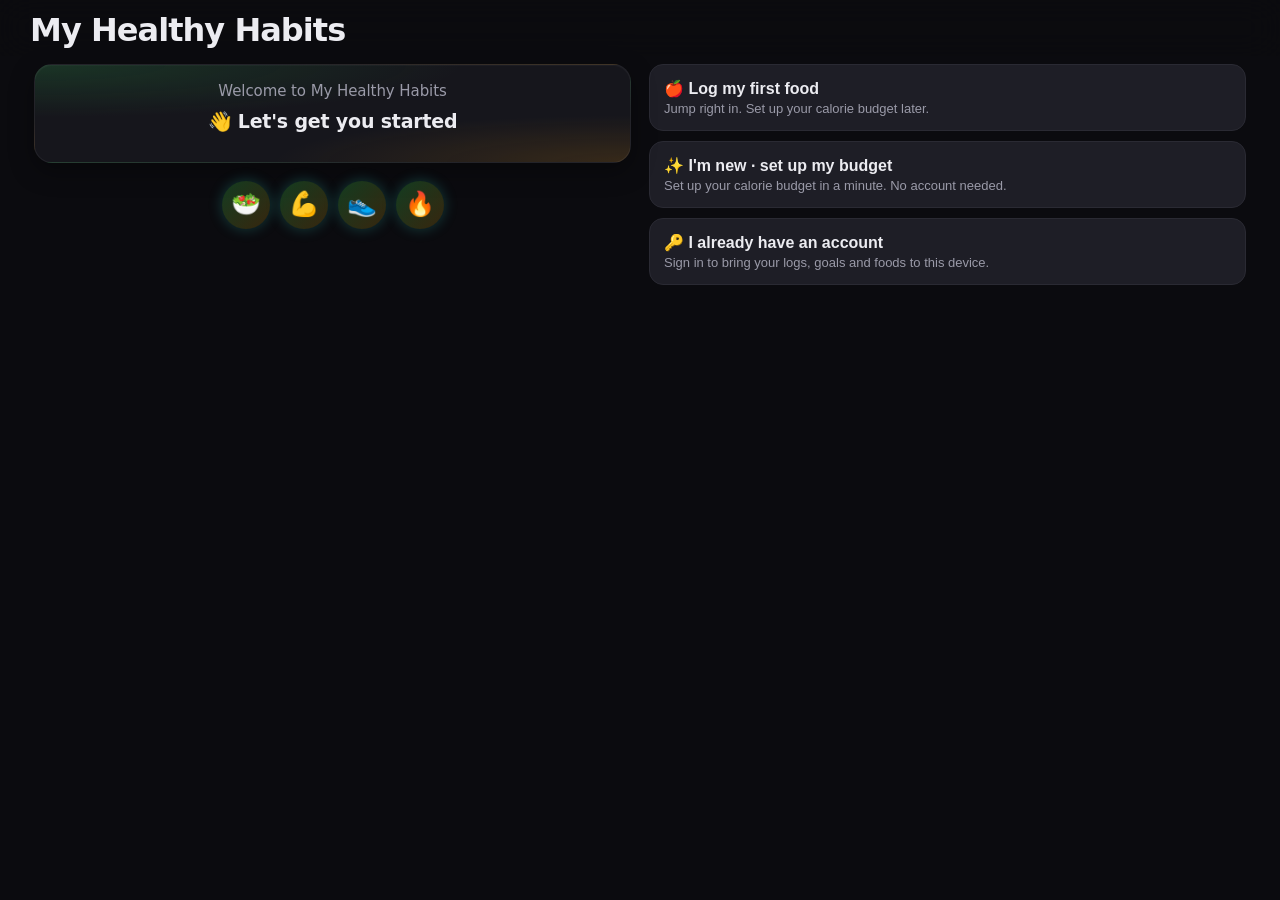
==== commit 1e616c92: "v88: log a first food before setup with a temporary target, one name 'Log', gradual quick-log option" ====
--- a/index.html
+++ b/index.html
@@ -1,7 +1,7 @@
 <!doctype html><html lang="en"><head><meta charset="utf-8">
 <meta name="viewport" content="width=device-width,initial-scale=1,viewport-fit=cover">
-<title>My Healthy Habits</title><meta name="apple-mobile-web-app-title" content="Healthy Habits"><meta name="theme-color" content="#0b0b0f"><meta name="color-scheme" content="dark light"><script>(function(){var t=localStorage.getItem("mhh-theme")||"dark";document.documentElement.dataset.theme=t;document.querySelector('meta[name=theme-color]').content=t==="light"?"#f2f2f7":"#0b0b0f"})()</script>
-<link rel="manifest" href="manifest.webmanifest"><link rel="icon" href="favicon.ico" sizes="any"><link rel="icon" type="image/png" sizes="32x32" href="favicon-32.png"><link rel="icon" href="icon.svg" type="image/svg+xml"><link rel="apple-touch-icon" href="apple-touch-icon.png">
+<title>My Healthy Habits · Free calorie counter & food log</title><meta name="description" content="Free calorie counter and food log. Scan barcodes and nutrition labels, track meals, water, steps and workouts. Works without an account; optional backup."><link rel="canonical" href="https://myhealthyhabitsapp.com/"><meta property="og:title" content="My Healthy Habits"><meta property="og:description" content="Free calorie counter and food log with barcode and label scanning."><meta property="og:url" content="https://myhealthyhabitsapp.com/"><meta property="og:type" content="website"><meta property="og:image" content="https://myhealthyhabitsapp.com/icon-512-v2.png"><meta name="apple-mobile-web-app-title" content="Healthy Habits"><meta name="theme-color" content="#0b0b0f"><meta name="color-scheme" content="dark light"><script>(function(){var t=localStorage.getItem("mhh-theme")||"dark";document.documentElement.dataset.theme=t;document.querySelector('meta[name=theme-color]').content=t==="light"?"#f2f2f7":"#0b0b0f"})()</script>
+<link rel="manifest" href="manifest.webmanifest"><link rel="icon" href="favicon-v2.ico" sizes="any"><link rel="icon" type="image/png" sizes="32x32" href="favicon-32-v2.png"><link rel="icon" href="icon-v2.svg" type="image/svg+xml"><link rel="apple-touch-icon" href="apple-touch-icon-v2.png">
 <meta name="apple-mobile-web-app-capable" content="yes"><link rel="stylesheet" href="style.css"></head>
 <body><header class="top"><h1>My Healthy Habits</h1><button id="installBtn" class="pill">Get the app</button></header>
 <main id="view"></main>
--- a/style.css
+++ b/style.css
@@ -15,7 +15,7 @@
 .meal h3{margin:0;font-size:16px;display:flex;justify-content:space-between;align-items:center}
 .item{display:flex;justify-content:space-between;align-items:center;padding:9px 0;border-top:1px solid var(--ln)}.item small{color:var(--mut);display:block}
 .add{background:none;border:1px dashed var(--pri);color:var(--pri);border-radius:10px;padding:8px;width:100%;margin-top:8px;font-weight:600}
-.tabs{position:fixed;bottom:0;left:0;right:0;display:flex;background:var(--card);border-top:1px solid var(--ln);padding-bottom:env(safe-area-inset-bottom)}
+.tabs{position:fixed;z-index:5;bottom:0;left:0;right:0;display:flex;background:var(--card);border-top:1px solid var(--ln);padding-bottom:env(safe-area-inset-bottom)}
 .tabs button{flex:1;padding:14px 0;border:0;background:none;color:var(--mut);font-weight:600}.tabs .on{color:var(--pri)}
 .sheet{position:fixed;inset:0;background:#0007;display:flex;align-items:flex-end;z-index:10}.hidden{display:none!important}
 .sheet-body{background:var(--bg);width:100%;max-width:640px;margin:0 auto;max-height:92vh;overflow:auto;border-radius:18px 18px 0 0;padding:16px}
@@ -662,3 +662,76 @@
 .scok{text-align:center}.scok>span{font-size:44px;display:block}.scok h2{margin:4px 0}
 .fabmeals .pill{min-height:44px}.mvdt{min-height:44px;border-radius:99px;padding:0 12px;max-width:160px}
 [data-theme=light] .mbt{background:rgba(0,0,0,.08)}
+/* v74 declutter add sheet */
+.sicon{flex:none;width:44px;height:44px;border-radius:14px;border:0;font-size:20px;background:linear-gradient(135deg,#f97316,#ec4899);box-shadow:0 3px 10px rgba(236,72,153,.3)}
+.rmw.slim{margin:8px 0 4px}.rmw.slim .rmt{font-size:12px;margin-bottom:4px}.rmw.slim .rmc{width:180px;padding:6px 8px;gap:8px;border-radius:12px}.rmw.slim .rme{font-size:16px}.rmw.slim .rmn b{font-size:13px}.rmw.slim .rmn small{font-size:11px}
+.stw{margin:6px 0 0}.stchipb{display:inline-flex;align-items:center;min-height:32px;padding:4px 12px;border-radius:99px;border:1px solid var(--ln);background:transparent;font-size:12px;width:auto}
+.mysub{display:flex;gap:6px;overflow-x:auto;scrollbar-width:none;margin:4px 0 6px}.mysub::-webkit-scrollbar{display:none}.mysub button{flex:none;min-height:44px;padding:0 14px;border-radius:99px;border:1px solid var(--ln);background:var(--card2);color:var(--tx);font-weight:600;font-size:13px}.mysub button.on{background:var(--pri);color:#111;border-color:var(--pri)}
+.res .qpb{width:44px;height:44px;min-width:44px;min-height:44px;border:4px solid transparent;background-clip:padding-box;font-size:20px;box-shadow:none}
+.res .qpb.qm{border:4px solid transparent;background-clip:padding-box;background-color:rgba(255,255,255,.1)}
+.res .rsub small{color:var(--mut)}
+.rmw.slim .rmp{width:32px;height:32px;font-size:18px;flex:none}
+.sheet-body{overscroll-behavior:contain}.wh,.wheels{touch-action:pan-y}
+/* ===== v80 calm logging (Lose It–style layout, our look) ===== */
+.sheet{animation:fade .15s both}.sheet-body{animation:up .2s cubic-bezier(.2,.8,.2,1) both}
+@keyframes up{from{transform:translateY(16px);opacity:.6}}
+#view .wave,#view .bub,#view [class*="flame"],#view .vfl{animation:none!important}
+.ra{transition:stroke-dashoffset .3s ease-out}
+.lmeal{padding:0;overflow:hidden}.lmeal .mch{padding:12px 14px;border-bottom:1px solid var(--ln);margin:0}
+.lmeal .mlist{margin:0}.lmeal .miw{border-radius:0;border-bottom:1px solid var(--ln)}
+.lmeal .mi{padding:10px 14px;gap:10px;border-radius:0;animation:none!important}
+.lmeal .min{font-size:15px}.lmeal .min small{display:block;color:var(--mut);font-size:12.5px;margin-top:2px}
+.lmeal .kc{font-weight:600;font-size:15px}
+.madd{display:block;width:100%;text-align:left;background:none;border:0;color:var(--pri);font-weight:600;font-size:15px;padding:12px 14px;cursor:pointer}
+#s_res .res{animation:none!important;padding:11px 4px;border-bottom:1px solid var(--ln);border-radius:0;background:none}
+#s_res .res .rnm{font-weight:600;font-size:15px}#s_res .res .rsub small{color:var(--mut)}
+.tabs3{display:grid;grid-template-columns:repeat(var(--n,2),1fr);gap:0;border-bottom:1px solid var(--ln);margin:10px 0 4px}
+.tabs3 button{border:0!important;border-radius:0!important;background:none!important;padding:10px 0;font-weight:600;color:var(--mut);border-bottom:2px solid transparent!important}
+.tabs3 button.on{color:var(--pri);border-bottom-color:var(--pri)!important}
+.addmore{margin:10px 0 4px}.addmore summary{color:var(--mut);font-size:14px;padding:8px 2px;cursor:pointer}.addmore .btn{margin-top:6px}
+.adddone{position:sticky;bottom:0;margin-top:8px}
+.vcal{text-align:center;margin:6px 0 0}.vcal b{font-size:34px;color:var(--pri)}.vcal span{display:block;color:var(--mut);font-size:13px}
+.vwheels{height:200px}.vwheels .wh{width:110px}.vwheels .whu{width:190px}.vwheels .whu .whi{font-size:16px;white-space:nowrap;overflow:hidden;text-overflow:ellipsis;padding:0 6px}
+.vwheels .wcol{display:flex;flex-direction:column;align-items:center}.vwheels .wcol span{display:none}
+.vtype{display:block;margin:4px auto 6px;font-size:13px}
+.vnut{margin:6px 0}.vnut summary{color:var(--mut);font-size:14px;padding:6px 2px;cursor:pointer}
+.whi{transition:none}
+/* v81 meals picker */
+.mpi{display:flex;align-items:center;gap:12px;padding:12px 2px;border-bottom:1px solid rgba(255,255,255,.07)}
+.mpi input{width:22px;height:22px;accent-color:#ff7a2f;flex:none}
+.mpi span{flex:1;display:flex;flex-direction:column}.mpi small{color:var(--mut,#999)}.mpi em{font-style:normal;font-weight:600}
+/* v82: day view is still — no entrance animation on re-render */
+#view .card{animation:none}
+.res .mqa{flex:none}
+/* v83 barcode lookup spinner (static ring if reduced motion) */
+.bcspin{display:inline-block;width:14px;height:14px;border:2px solid rgba(255,255,255,.25);border-top-color:#ff7a2f;border-radius:50%;vertical-align:-2px;margin-right:6px;animation:bcs .8s linear infinite}
+@keyframes bcs{to{transform:rotate(360deg)}}
+@media (prefers-reduced-motion:reduce){.bcspin{animation:none}}
+/* v84 My Foods */
+.mfbar{display:flex;gap:8px;align-items:center;margin:6px 0 4px}
+.mfbar input{flex:1;min-width:0;height:38px;border-radius:12px;border:1px solid var(--ln);background:rgba(255,255,255,.05);color:var(--tx);padding:0 12px;font-size:15px}
+.mfsort{flex:none;height:38px;padding:0 12px;border-radius:12px;border:1px solid var(--ln);background:none;color:var(--mut,#aaa);font-size:13px;font-weight:600}
+.mfh{margin-top:10px}
+.mfsec{border-bottom:1px solid var(--ln)}
+.mfsec>summary{list-style:none;display:flex;justify-content:space-between;align-items:center;padding:14px 4px;font-weight:700;font-size:15px;cursor:pointer}
+.mfsec>summary::-webkit-details-marker{display:none}
+.mfsec>summary::after{content:'›';color:var(--mut,#999);font-size:20px;margin-left:8px;transition:transform .15s}
+.mfsec[open]>summary::after{transform:rotate(90deg)}
+.mfsec>summary span{margin-left:auto;color:var(--mut,#999);font-weight:500;font-size:13px}
+.mfsec .res:last-child{border-bottom:0}
+.mfw{position:relative;overflow:hidden}
+.mfw.mfdel{background:rgba(255,69,58,.25)}
+.mfw>.res{background:var(--card,#16161a);position:relative}
+/* v85 scanner */
+.vf video{width:100%;height:100%;object-fit:cover;display:block}
+.vf-torch{position:absolute;right:10px;bottom:10px;width:44px;height:44px;border-radius:50%;border:0;background:rgba(0,0,0,.55);color:#fff;font-size:20px}
+.vf-torch.on{background:#ffd60a;color:#000}
+/* v85 label scan */
+.lprev{display:flex;justify-content:center;margin:6px 0 4px}.lprev canvas{max-width:60%;border-radius:10px;border:1px solid var(--ln)}
+.lst{text-align:center;min-height:22px;margin:6px 0;line-height:1.4}
+
+/* v86 */
+#toast .tundo{margin-left:10px;border:0;background:none;color:var(--pri);font-weight:700;padding:4px 6px;pointer-events:auto}
+#toast{pointer-events:auto}
+.ms-fail{padding:10px;border-radius:12px;background:var(--bg);display:flex;flex-direction:column;gap:4px}.ms-fail .row{flex-wrap:wrap;gap:6px}
+.tmpb{display:flex;gap:10px;align-items:center;width:100%;text-align:left;border:1px dashed var(--pri);color:var(--tx);font:inherit;cursor:pointer}.tmpb>span{font-size:22px}.tmpb small{display:block;color:var(--mut);margin-top:2px}
